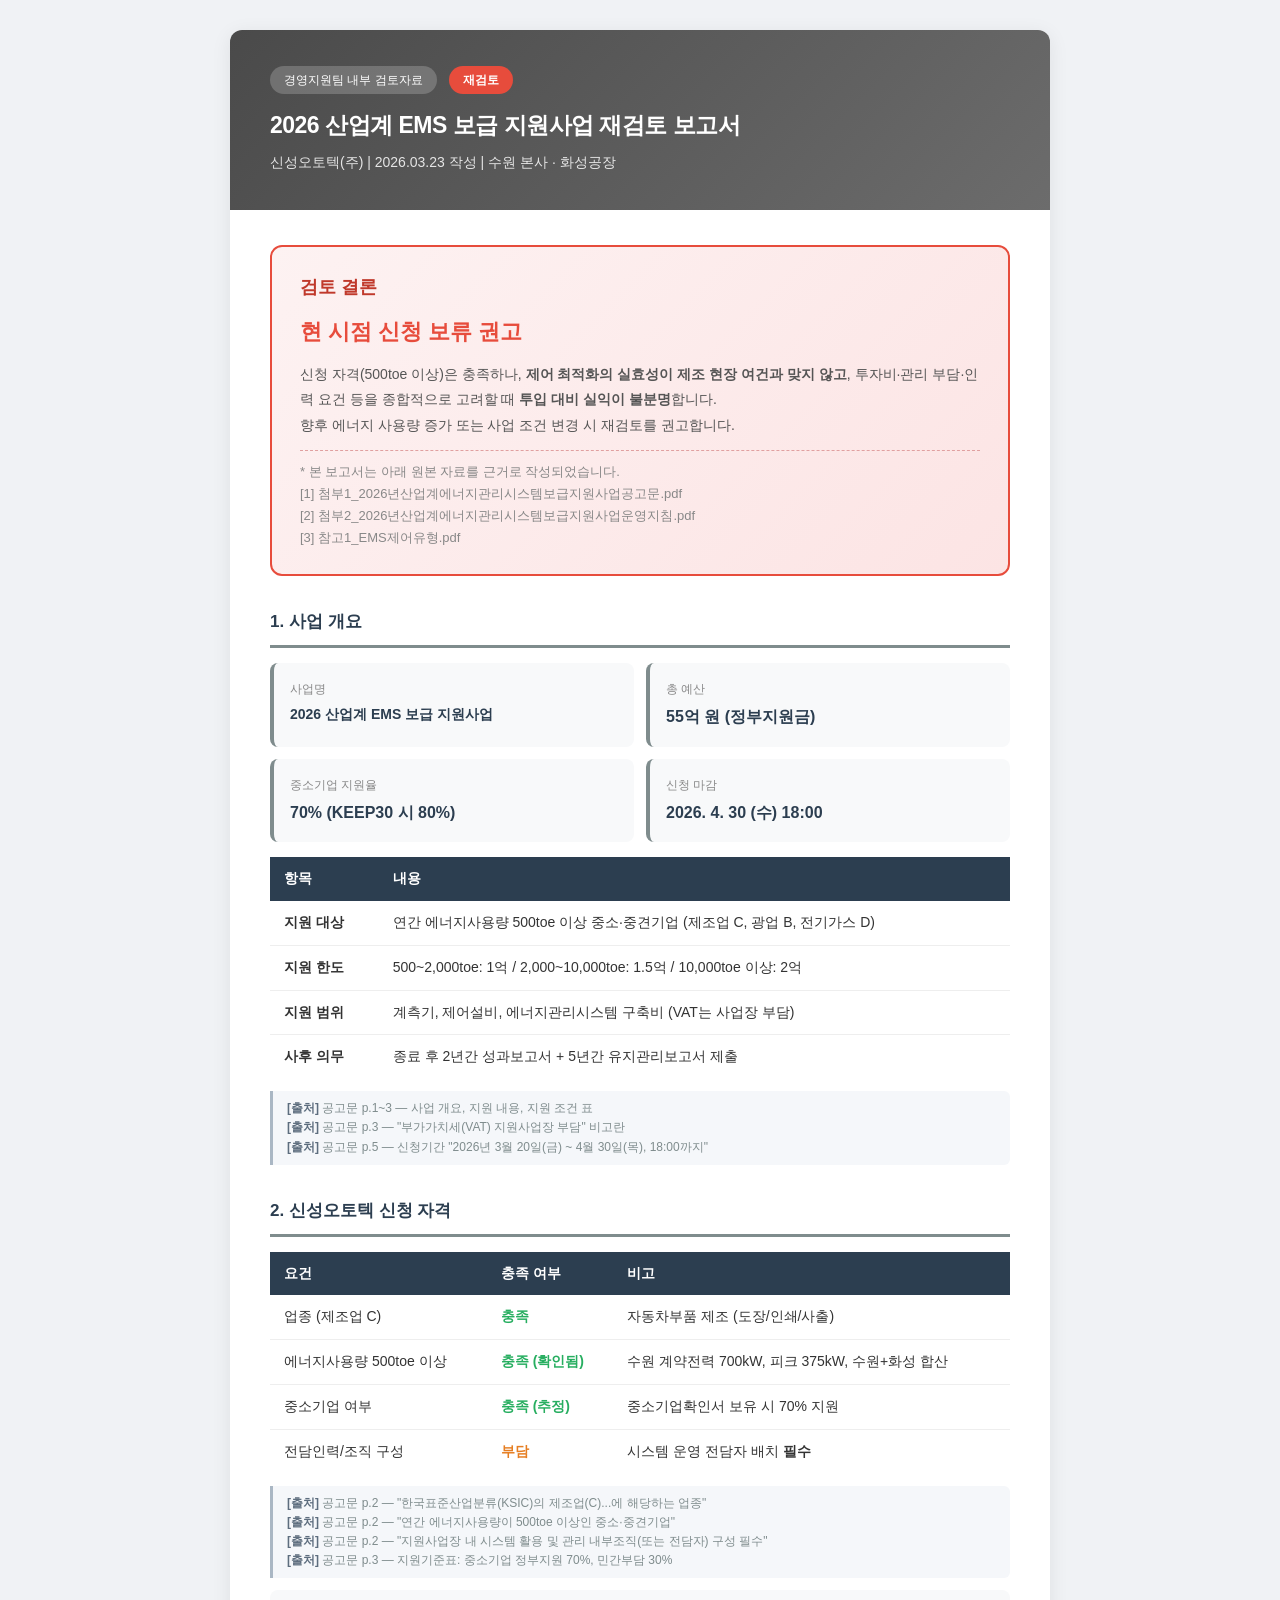
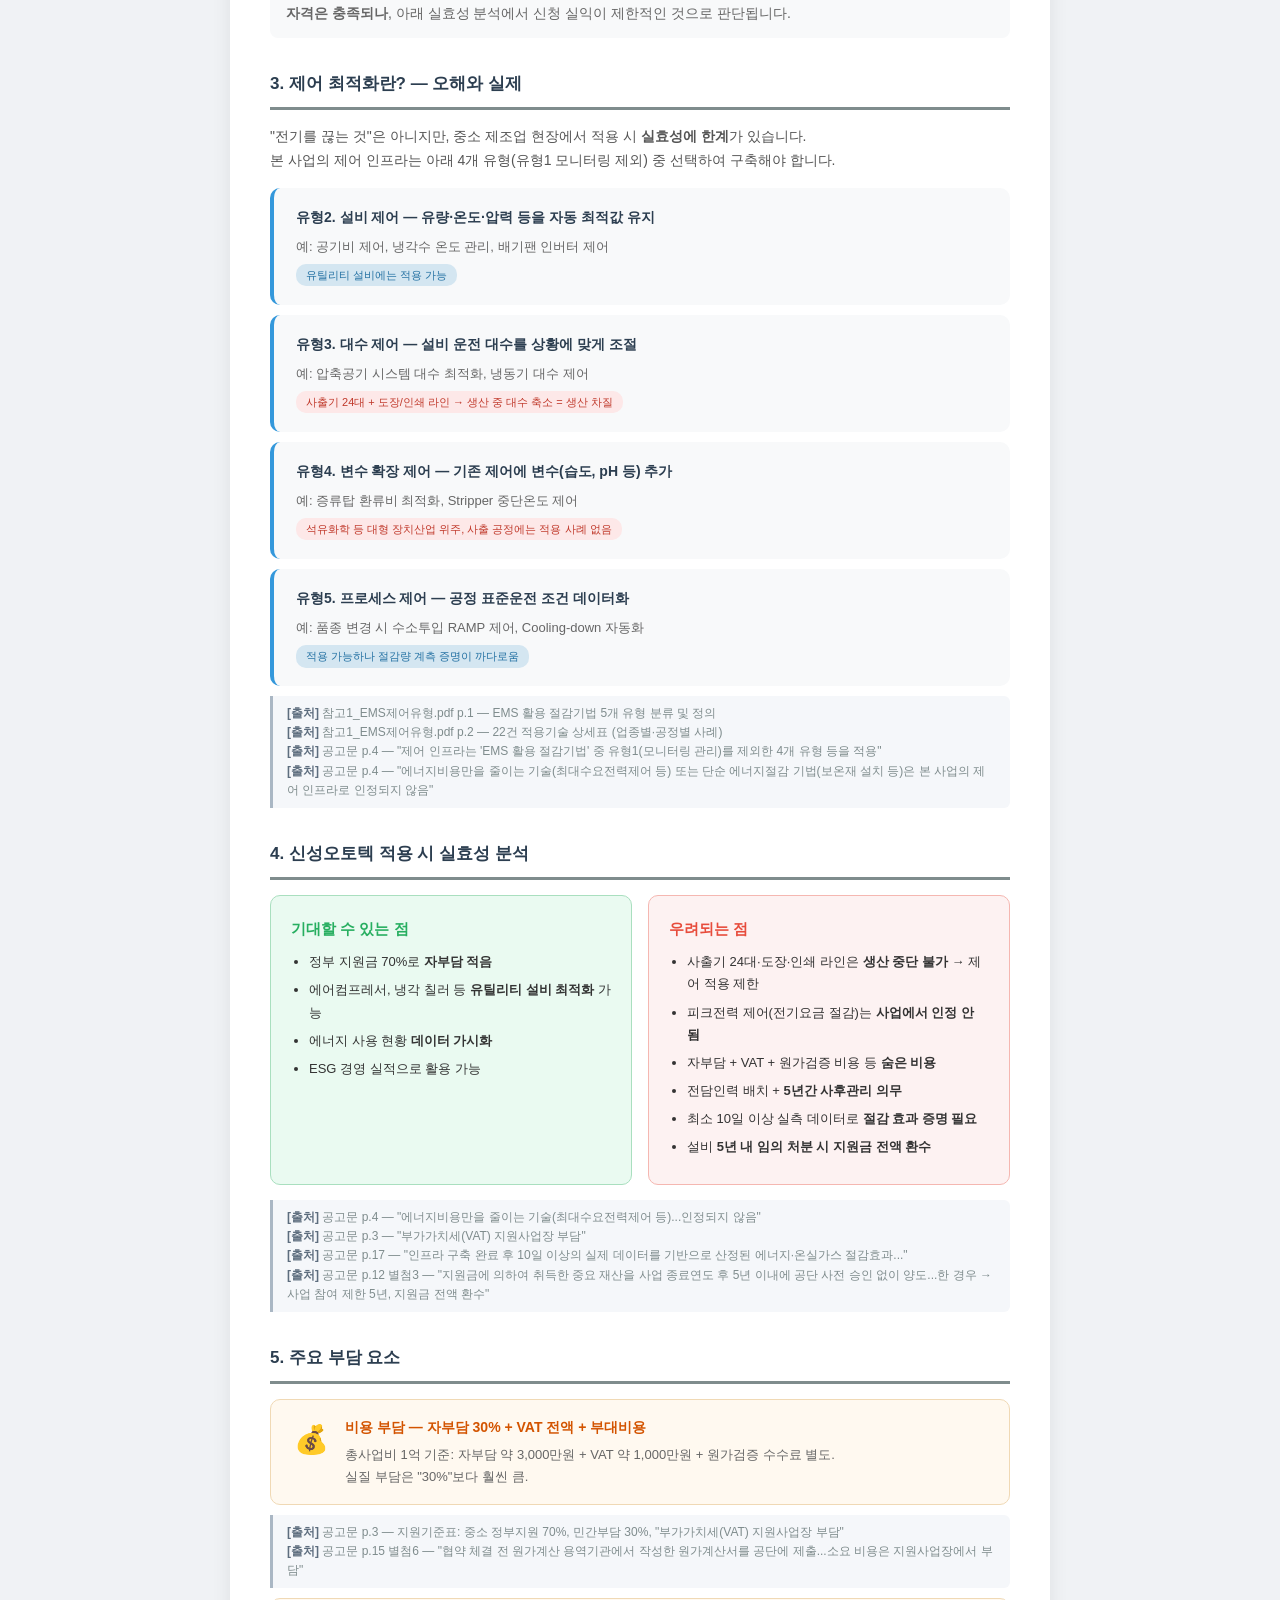
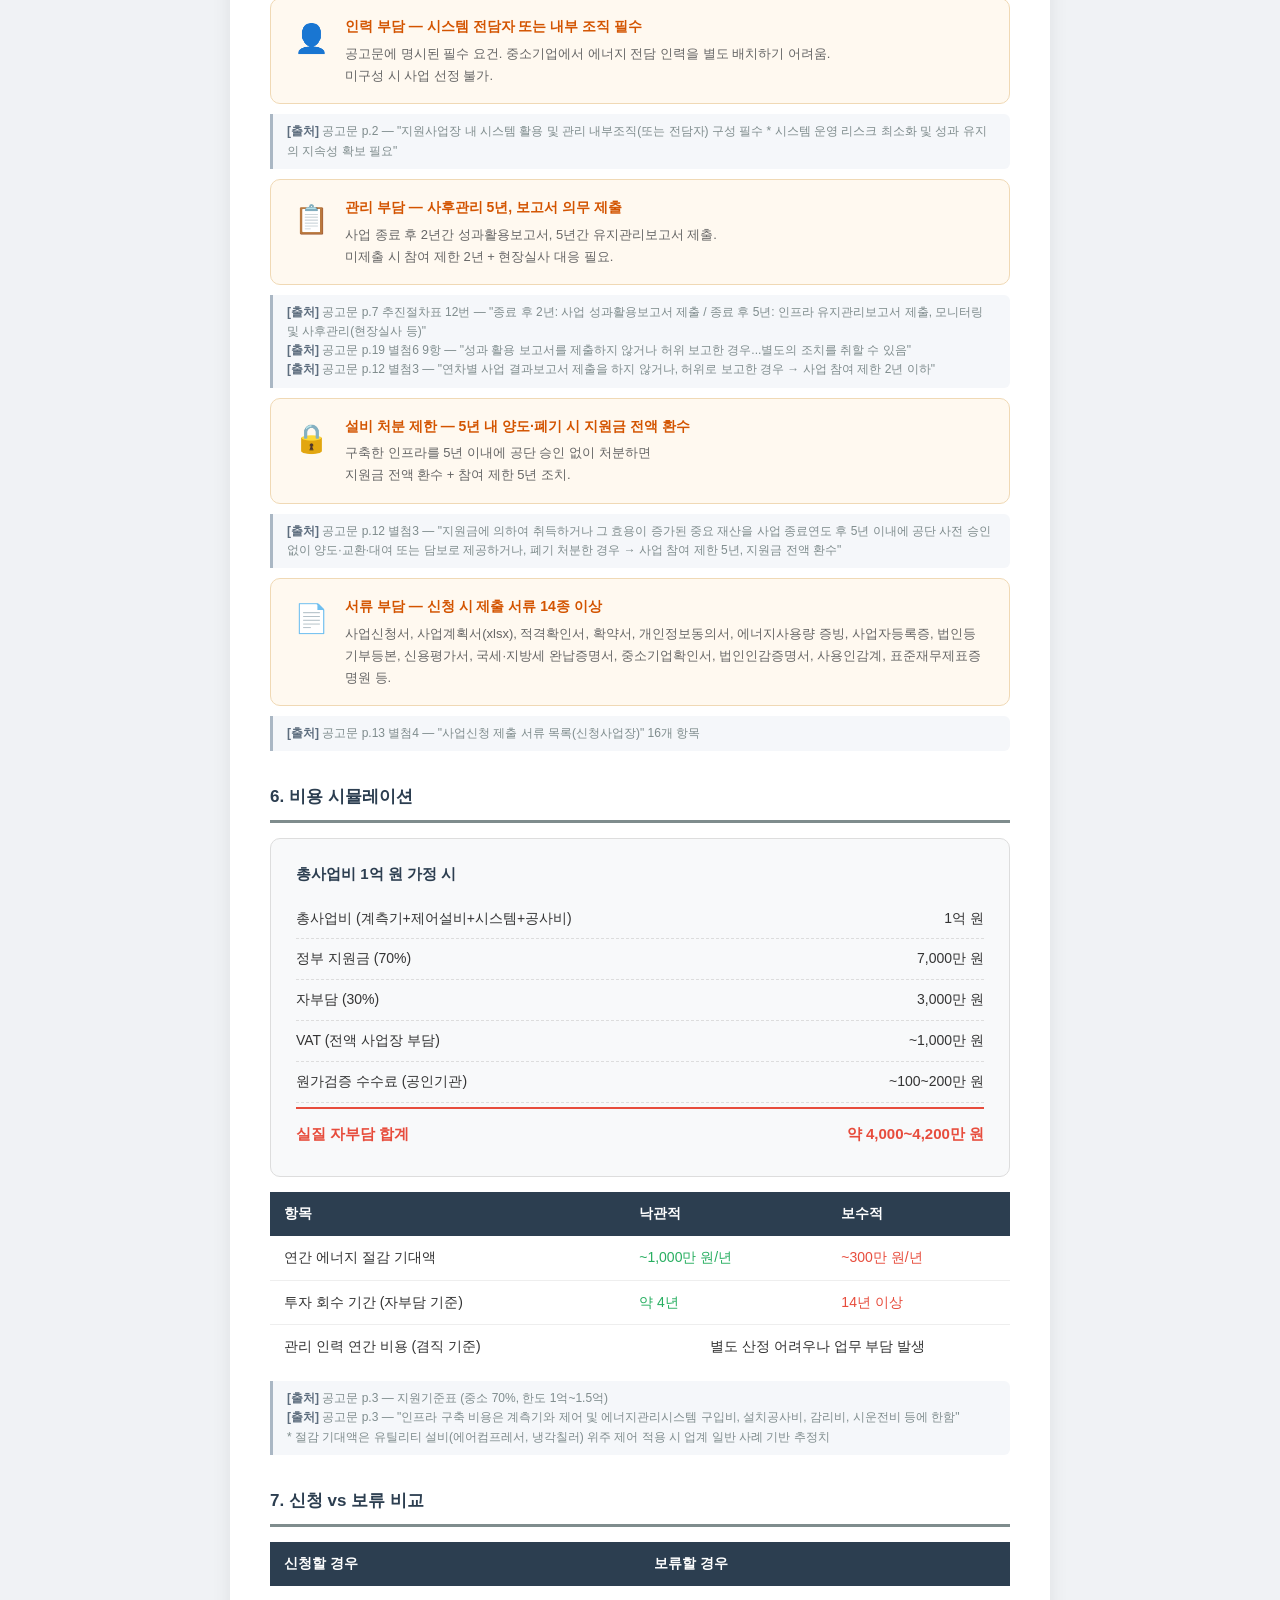
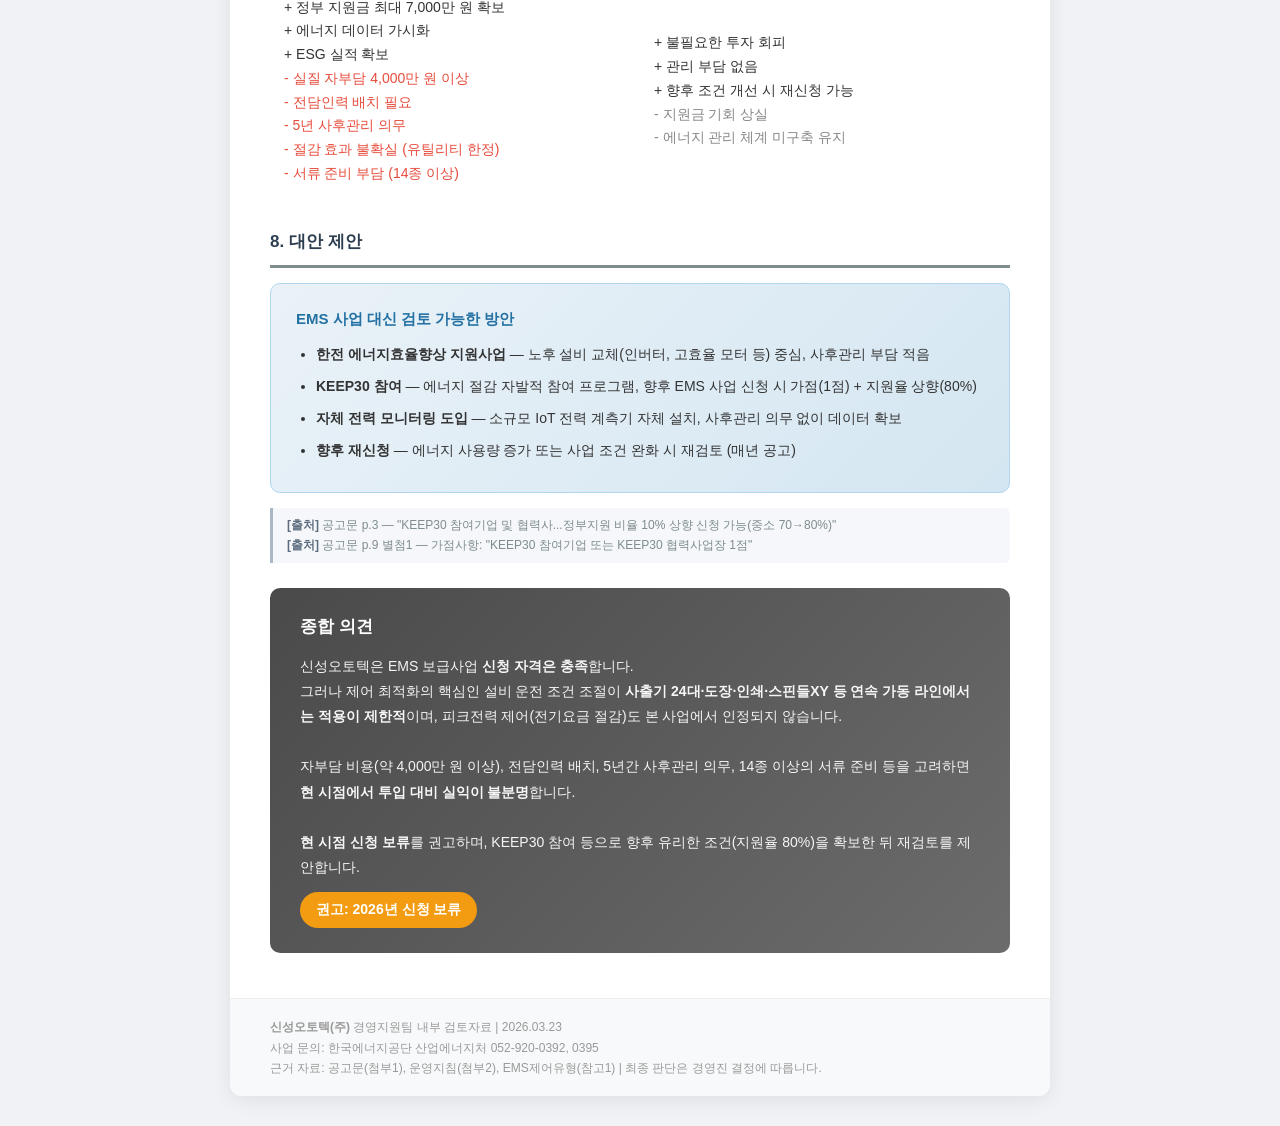
==== index.html @ 430d9ff6 "EMS 보급사업 재검토보고서 게시" ====
<!DOCTYPE html>
<html lang="ko">
<head>
    <meta charset="UTF-8">
    <meta name="viewport" content="width=device-width, initial-scale=1.0">
    <title>2026 EMS 보급 지원사업 재검토 보고서 — 신성오토텍(주)</title>
    <style>
        * { margin: 0; padding: 0; box-sizing: border-box; }
        body {
            font-family: 'Malgun Gothic', '맑은 고딕', Arial, sans-serif;
            background-color: #f0f2f5;
            color: #333;
            line-height: 1.7;
        }
        .container {
            max-width: 820px;
            margin: 30px auto;
            background: #fff;
            border-radius: 12px;
            overflow: hidden;
            box-shadow: 0 4px 20px rgba(0,0,0,0.08);
        }

        .header {
            background: linear-gradient(135deg, #4a4a4a, #6c6c6c);
            color: #fff;
            padding: 35px 40px;
        }
        .header .badge {
            display: inline-block;
            background: rgba(255,255,255,0.2);
            padding: 4px 14px;
            border-radius: 20px;
            font-size: 12px;
            margin-bottom: 12px;
        }
        .header .badge-warn {
            display: inline-block;
            background: #e74c3c;
            padding: 4px 14px;
            border-radius: 20px;
            font-size: 12px;
            margin-bottom: 12px;
            margin-left: 8px;
            font-weight: bold;
        }
        .header h1 { font-size: 23px; margin-bottom: 6px; letter-spacing: -0.5px; }
        .header .sub { font-size: 14px; opacity: 0.85; }

        .content { padding: 35px 40px; }

        .section-title {
            font-size: 17px;
            font-weight: bold;
            color: #2c3e50;
            margin: 32px 0 15px;
            padding-bottom: 8px;
            border-bottom: 3px solid #7f8c8d;
        }
        .section-title:first-child { margin-top: 0; }

        /* 결론 요약 */
        .verdict {
            background: linear-gradient(135deg, #fdf2f2, #fce4e4);
            border: 2px solid #e74c3c;
            border-radius: 12px;
            padding: 25px 28px;
            margin: 0 0 25px;
        }
        .verdict h2 { color: #c0392b; font-size: 18px; margin-bottom: 10px; }
        .verdict .verdict-result { font-size: 22px; font-weight: bold; color: #e74c3c; margin-bottom: 12px; }
        .verdict p { font-size: 14px; color: #555; line-height: 1.8; }
        .verdict .sub-note {
            margin-top: 12px; padding-top: 10px;
            border-top: 1px dashed #e0a0a0; font-size: 13px; color: #888;
        }

        .summary-grid { display: grid; grid-template-columns: 1fr 1fr; gap: 12px; margin: 15px 0; }
        .summary-card {
            background: #f8f9fa; border-radius: 8px; padding: 16px; border-left: 4px solid #7f8c8d;
        }
        .summary-card .label { font-size: 12px; color: #888; margin-bottom: 4px; }
        .summary-card .value { font-size: 16px; font-weight: bold; color: #2c3e50; }

        table { width: 100%; border-collapse: collapse; margin: 12px 0; font-size: 14px; }
        table th { background: #2c3e50; color: #fff; padding: 10px 14px; text-align: left; font-weight: 600; }
        table td { padding: 10px 14px; border-bottom: 1px solid #eee; }
        table tr:hover { background: #f8f9fa; }
        table tr:last-child td { border-bottom: none; }

        /* 출처 각주 */
        .ref {
            display: block;
            margin-top: 8px;
            padding: 8px 14px;
            background: #f5f7fa;
            border-left: 3px solid #aab7c4;
            border-radius: 0 6px 6px 0;
            font-size: 12px;
            color: #7f8c8d;
            line-height: 1.6;
        }
        .ref strong { color: #5d6d7e; }

        .pros-cons { display: grid; grid-template-columns: 1fr 1fr; gap: 16px; margin: 15px 0; }
        .pros-box, .cons-box { border-radius: 10px; padding: 20px; }
        .pros-box { background: #eafaf1; border: 1px solid #a9dfbf; }
        .pros-box h3 { color: #27ae60; font-size: 15px; margin-bottom: 10px; }
        .cons-box { background: #fdf2f2; border: 1px solid #f5b7b1; }
        .cons-box h3 { color: #e74c3c; font-size: 15px; margin-bottom: 10px; }
        .pros-box ul, .cons-box ul { padding-left: 18px; font-size: 13px; }
        .pros-box li, .cons-box li { margin-bottom: 6px; }

        .control-card {
            background: #f8f9fa; border-radius: 10px; padding: 18px 22px;
            margin: 10px 0; border-left: 4px solid #3498db;
        }
        .control-card h4 { font-size: 14px; color: #2c3e50; margin-bottom: 6px; }
        .control-card p { font-size: 13px; color: #666; }
        .control-card .tag {
            display: inline-block; background: #d4e6f1; color: #2471a3;
            font-size: 11px; padding: 2px 10px; border-radius: 10px; margin-top: 6px;
        }
        .control-card .tag-warn {
            display: inline-block; background: #fde8e8; color: #c0392b;
            font-size: 11px; padding: 2px 10px; border-radius: 10px; margin-top: 6px;
        }

        .burden-item {
            display: flex; align-items: flex-start; gap: 14px;
            background: #fff9f0; border-radius: 10px; padding: 16px 20px;
            margin: 10px 0; border: 1px solid #f0d9b5;
        }
        .burden-icon { font-size: 28px; flex-shrink: 0; width: 40px; text-align: center; }
        .burden-text h4 { font-size: 14px; color: #d35400; margin-bottom: 4px; }
        .burden-text p { font-size: 13px; color: #666; }

        .cost-box {
            background: #f8f9fa; border-radius: 10px; padding: 22px 25px;
            margin: 15px 0; border: 1px solid #ddd;
        }
        .cost-box h3 { color: #2c3e50; margin-bottom: 12px; font-size: 15px; }
        .cost-row {
            display: flex; justify-content: space-between; padding: 8px 0;
            border-bottom: 1px dashed #ddd; font-size: 14px;
        }
        .cost-row:last-child { border-bottom: none; }
        .cost-row.total {
            font-weight: bold; font-size: 15px; color: #e74c3c;
            border-top: 2px solid #e74c3c; border-bottom: none;
            margin-top: 4px; padding-top: 12px;
        }

        .alt-box {
            background: linear-gradient(135deg, #eaf2f8, #d4e6f1);
            border-radius: 10px; padding: 22px 25px; margin: 15px 0; border: 1px solid #aed6f1;
        }
        .alt-box h3 { color: #2471a3; margin-bottom: 12px; font-size: 15px; }
        .alt-box ul { padding-left: 20px; font-size: 14px; }
        .alt-box li { margin-bottom: 8px; }

        .conclusion {
            background: linear-gradient(135deg, #4a4a4a, #6c6c6c);
            color: #fff; border-radius: 10px; padding: 25px 30px; margin: 25px 0 10px;
        }
        .conclusion h3 { font-size: 17px; margin-bottom: 12px; }
        .conclusion p { font-size: 14px; line-height: 1.8; opacity: 0.95; }
        .conclusion .tag-hold {
            display: inline-block; background: #f39c12; color: #fff;
            padding: 6px 16px; border-radius: 20px; font-size: 14px;
            font-weight: bold; margin-top: 12px;
        }

        .footer {
            background: #f8f9fa; padding: 18px 40px; font-size: 12px;
            color: #999; border-top: 1px solid #eee;
        }

        @media print {
            body { background: #fff; }
            .container { box-shadow: none; margin: 0; }
        }
    </style>
</head>
<body>
    <div class="container">

        <!-- 헤더 -->
        <div class="header">
            <span class="badge">경영지원팀 내부 검토자료</span>
            <span class="badge-warn">재검토</span>
            <h1>2026 산업계 EMS 보급 지원사업 재검토 보고서</h1>
            <div class="sub">신성오토텍(주) | 2026.03.23 작성 | 수원 본사 · 화성공장</div>
        </div>

        <div class="content">

            <!-- 결론 먼저 -->
            <div class="verdict">
                <h2>검토 결론</h2>
                <div class="verdict-result">현 시점 신청 보류 권고</div>
                <p>
                    신청 자격(500toe 이상)은 충족하나, <strong>제어 최적화의 실효성이 제조 현장 여건과 맞지 않고</strong>,
                    투자비·관리 부담·인력 요건 등을 종합적으로 고려할 때 <strong>투입 대비 실익이 불분명</strong>합니다.<br>
                    향후 에너지 사용량 증가 또는 사업 조건 변경 시 재검토를 권고합니다.
                </p>
                <div class="sub-note">
                    * 본 보고서는 아래 원본 자료를 근거로 작성되었습니다.<br>
                    [1] 첨부1_2026년산업계에너지관리시스템보급지원사업공고문.pdf<br>
                    [2] 첨부2_2026년산업계에너지관리시스템보급지원사업운영지침.pdf<br>
                    [3] 참고1_EMS제어유형.pdf
                </div>
            </div>

            <!-- 1. 사업 개요 -->
            <div class="section-title">1. 사업 개요</div>

            <div class="summary-grid">
                <div class="summary-card">
                    <div class="label">사업명</div>
                    <div class="value" style="font-size:14px;">2026 산업계 EMS 보급 지원사업</div>
                </div>
                <div class="summary-card">
                    <div class="label">총 예산</div>
                    <div class="value">55억 원 (정부지원금)</div>
                </div>
                <div class="summary-card">
                    <div class="label">중소기업 지원율</div>
                    <div class="value">70% (KEEP30 시 80%)</div>
                </div>
                <div class="summary-card">
                    <div class="label">신청 마감</div>
                    <div class="value">2026. 4. 30 (수) 18:00</div>
                </div>
            </div>

            <table>
                <tr><th>항목</th><th>내용</th></tr>
                <tr>
                    <td><strong>지원 대상</strong></td>
                    <td>연간 에너지사용량 500toe 이상 중소·중견기업 (제조업 C, 광업 B, 전기가스 D)</td>
                </tr>
                <tr>
                    <td><strong>지원 한도</strong></td>
                    <td>500~2,000toe: 1억 / 2,000~10,000toe: 1.5억 / 10,000toe 이상: 2억</td>
                </tr>
                <tr>
                    <td><strong>지원 범위</strong></td>
                    <td>계측기, 제어설비, 에너지관리시스템 구축비 (VAT는 사업장 부담)</td>
                </tr>
                <tr>
                    <td><strong>사후 의무</strong></td>
                    <td>종료 후 2년간 성과보고서 + 5년간 유지관리보고서 제출</td>
                </tr>
            </table>
            <span class="ref">
                <strong>[출처]</strong> 공고문 p.1~3 — 사업 개요, 지원 내용, 지원 조건 표<br>
                <strong>[출처]</strong> 공고문 p.3 — "부가가치세(VAT) 지원사업장 부담" 비고란<br>
                <strong>[출처]</strong> 공고문 p.5 — 신청기간 "2026년 3월 20일(금) ~ 4월 30일(목), 18:00까지"
            </span>

            <!-- 2. 신청 자격 -->
            <div class="section-title">2. 신성오토텍 신청 자격</div>

            <table>
                <tr><th>요건</th><th>충족 여부</th><th>비고</th></tr>
                <tr>
                    <td>업종 (제조업 C)</td>
                    <td style="color:#27ae60; font-weight:bold;">충족</td>
                    <td>자동차부품 제조 (도장/인쇄/사출)</td>
                </tr>
                <tr>
                    <td>에너지사용량 500toe 이상</td>
                    <td style="color:#27ae60; font-weight:bold;">충족 (확인됨)</td>
                    <td>수원 계약전력 700kW, 피크 375kW, 수원+화성 합산</td>
                </tr>
                <tr>
                    <td>중소기업 여부</td>
                    <td style="color:#27ae60; font-weight:bold;">충족 (추정)</td>
                    <td>중소기업확인서 보유 시 70% 지원</td>
                </tr>
                <tr>
                    <td>전담인력/조직 구성</td>
                    <td style="color:#e67e22; font-weight:bold;">부담</td>
                    <td>시스템 운영 전담자 배치 <strong>필수</strong></td>
                </tr>
            </table>
            <span class="ref">
                <strong>[출처]</strong> 공고문 p.2 — "한국표준산업분류(KSIC)의 제조업(C)...에 해당하는 업종"<br>
                <strong>[출처]</strong> 공고문 p.2 — "연간 에너지사용량이 500toe 이상인 중소·중견기업"<br>
                <strong>[출처]</strong> 공고문 p.2 — "지원사업장 내 시스템 활용 및 관리 내부조직(또는 전담자) 구성 필수"<br>
                <strong>[출처]</strong> 공고문 p.3 — 지원기준표: 중소기업 정부지원 70%, 민간부담 30%
            </span>

            <p style="font-size:14px; color:#666; margin-top:12px; background:#f8f9fa; padding:12px 16px; border-radius:8px;">
                <strong>자격은 충족되나</strong>, 아래 실효성 분석에서 신청 실익이 제한적인 것으로 판단됩니다.
            </p>

            <!-- 3. 제어 최적화 설명 -->
            <div class="section-title">3. 제어 최적화란? — 오해와 실제</div>

            <p style="font-size:14px; color:#555; margin-bottom:15px;">
                "전기를 끊는 것"은 아니지만, 중소 제조업 현장에서 적용 시 <strong>실효성에 한계</strong>가 있습니다.<br>
                본 사업의 제어 인프라는 아래 4개 유형(유형1 모니터링 제외) 중 선택하여 구축해야 합니다.
            </p>

            <div class="control-card">
                <h4>유형2. 설비 제어 — 유량·온도·압력 등을 자동 최적값 유지</h4>
                <p>예: 공기비 제어, 냉각수 온도 관리, 배기팬 인버터 제어</p>
                <span class="tag">유틸리티 설비에는 적용 가능</span>
            </div>
            <div class="control-card">
                <h4>유형3. 대수 제어 — 설비 운전 대수를 상황에 맞게 조절</h4>
                <p>예: 압축공기 시스템 대수 최적화, 냉동기 대수 제어</p>
                <span class="tag-warn">사출기 24대 + 도장/인쇄 라인 → 생산 중 대수 축소 = 생산 차질</span>
            </div>
            <div class="control-card">
                <h4>유형4. 변수 확장 제어 — 기존 제어에 변수(습도, pH 등) 추가</h4>
                <p>예: 증류탑 환류비 최적화, Stripper 중단온도 제어</p>
                <span class="tag-warn">석유화학 등 대형 장치산업 위주, 사출 공정에는 적용 사례 없음</span>
            </div>
            <div class="control-card">
                <h4>유형5. 프로세스 제어 — 공정 표준운전 조건 데이터화</h4>
                <p>예: 품종 변경 시 수소투입 RAMP 제어, Cooling-down 자동화</p>
                <span class="tag">적용 가능하나 절감량 계측 증명이 까다로움</span>
            </div>

            <span class="ref">
                <strong>[출처]</strong> 참고1_EMS제어유형.pdf p.1 — EMS 활용 절감기법 5개 유형 분류 및 정의<br>
                <strong>[출처]</strong> 참고1_EMS제어유형.pdf p.2 — 22건 적용기술 상세표 (업종별·공정별 사례)<br>
                <strong>[출처]</strong> 공고문 p.4 — "제어 인프라는 'EMS 활용 절감기법' 중 유형1(모니터링 관리)를 제외한 4개 유형 등을 적용"<br>
                <strong>[출처]</strong> 공고문 p.4 — "에너지비용만을 줄이는 기술(최대수요전력제어 등) 또는 단순 에너지절감 기법(보온재 설치 등)은 본 사업의 제어 인프라로 인정되지 않음"
            </span>

            <!-- 4. 실효성 분석 -->
            <div class="section-title">4. 신성오토텍 적용 시 실효성 분석</div>

            <div class="pros-cons">
                <div class="pros-box">
                    <h3>기대할 수 있는 점</h3>
                    <ul>
                        <li>정부 지원금 70%로 <strong>자부담 적음</strong></li>
                        <li>에어컴프레서, 냉각 칠러 등 <strong>유틸리티 설비 최적화</strong> 가능</li>
                        <li>에너지 사용 현황 <strong>데이터 가시화</strong></li>
                        <li>ESG 경영 실적으로 활용 가능</li>
                    </ul>
                </div>
                <div class="cons-box">
                    <h3>우려되는 점</h3>
                    <ul>
                        <li>사출기 24대·도장·인쇄 라인은 <strong>생산 중단 불가</strong> → 제어 적용 제한</li>
                        <li>피크전력 제어(전기요금 절감)는 <strong>사업에서 인정 안 됨</strong></li>
                        <li>자부담 + VAT + 원가검증 비용 등 <strong>숨은 비용</strong></li>
                        <li>전담인력 배치 + <strong>5년간 사후관리 의무</strong></li>
                        <li>최소 10일 이상 실측 데이터로 <strong>절감 효과 증명 필요</strong></li>
                        <li>설비 <strong>5년 내 임의 처분 시 지원금 전액 환수</strong></li>
                    </ul>
                </div>
            </div>
            <span class="ref">
                <strong>[출처]</strong> 공고문 p.4 — "에너지비용만을 줄이는 기술(최대수요전력제어 등)...인정되지 않음"<br>
                <strong>[출처]</strong> 공고문 p.3 — "부가가치세(VAT) 지원사업장 부담"<br>
                <strong>[출처]</strong> 공고문 p.17 — "인프라 구축 완료 후 10일 이상의 실제 데이터를 기반으로 산정된 에너지·온실가스 절감효과..."<br>
                <strong>[출처]</strong> 공고문 p.12 별첨3 — "지원금에 의하여 취득한 중요 재산을 사업 종료연도 후 5년 이내에 공단 사전 승인 없이 양도...한 경우 → 사업 참여 제한 5년, 지원금 전액 환수"
            </span>

            <!-- 5. 부담 요소 상세 -->
            <div class="section-title">5. 주요 부담 요소</div>

            <div class="burden-item">
                <div class="burden-icon">&#128176;</div>
                <div class="burden-text">
                    <h4>비용 부담 — 자부담 30% + VAT 전액 + 부대비용</h4>
                    <p>총사업비 1억 기준: 자부담 약 3,000만원 + VAT 약 1,000만원 + 원가검증 수수료 별도.<br>
                    실질 부담은 "30%"보다 훨씬 큼.</p>
                </div>
            </div>
            <span class="ref">
                <strong>[출처]</strong> 공고문 p.3 — 지원기준표: 중소 정부지원 70%, 민간부담 30%, "부가가치세(VAT) 지원사업장 부담"<br>
                <strong>[출처]</strong> 공고문 p.15 별첨6 — "협약 체결 전 원가계산 용역기관에서 작성한 원가계산서를 공단에 제출...소요 비용은 지원사업장에서 부담"
            </span>

            <div class="burden-item">
                <div class="burden-icon">&#128100;</div>
                <div class="burden-text">
                    <h4>인력 부담 — 시스템 전담자 또는 내부 조직 필수</h4>
                    <p>공고문에 명시된 필수 요건. 중소기업에서 에너지 전담 인력을 별도 배치하기 어려움.<br>
                    미구성 시 사업 선정 불가.</p>
                </div>
            </div>
            <span class="ref">
                <strong>[출처]</strong> 공고문 p.2 — "지원사업장 내 시스템 활용 및 관리 내부조직(또는 전담자) 구성 필수 * 시스템 운영 리스크 최소화 및 성과 유지의 지속성 확보 필요"
            </span>

            <div class="burden-item">
                <div class="burden-icon">&#128203;</div>
                <div class="burden-text">
                    <h4>관리 부담 — 사후관리 5년, 보고서 의무 제출</h4>
                    <p>사업 종료 후 2년간 성과활용보고서, 5년간 유지관리보고서 제출.<br>
                    미제출 시 참여 제한 2년 + 현장실사 대응 필요.</p>
                </div>
            </div>
            <span class="ref">
                <strong>[출처]</strong> 공고문 p.7 추진절차표 12번 — "종료 후 2년: 사업 성과활용보고서 제출 / 종료 후 5년: 인프라 유지관리보고서 제출, 모니터링 및 사후관리(현장실사 등)"<br>
                <strong>[출처]</strong> 공고문 p.19 별첨6 9항 — "성과 활용 보고서를 제출하지 않거나 허위 보고한 경우...별도의 조치를 취할 수 있음"<br>
                <strong>[출처]</strong> 공고문 p.12 별첨3 — "연차별 사업 결과보고서 제출을 하지 않거나, 허위로 보고한 경우 → 사업 참여 제한 2년 이하"
            </span>

            <div class="burden-item">
                <div class="burden-icon">&#128274;</div>
                <div class="burden-text">
                    <h4>설비 처분 제한 — 5년 내 양도·폐기 시 지원금 전액 환수</h4>
                    <p>구축한 인프라를 5년 이내에 공단 승인 없이 처분하면<br>
                    지원금 전액 환수 + 참여 제한 5년 조치.</p>
                </div>
            </div>
            <span class="ref">
                <strong>[출처]</strong> 공고문 p.12 별첨3 — "지원금에 의하여 취득하거나 그 효용이 증가된 중요 재산을 사업 종료연도 후 5년 이내에 공단 사전 승인 없이 양도·교환·대여 또는 담보로 제공하거나, 폐기 처분한 경우 → 사업 참여 제한 5년, 지원금 전액 환수"
            </span>

            <div class="burden-item">
                <div class="burden-icon">&#128196;</div>
                <div class="burden-text">
                    <h4>서류 부담 — 신청 시 제출 서류 14종 이상</h4>
                    <p>사업신청서, 사업계획서(xlsx), 적격확인서, 확약서, 개인정보동의서, 에너지사용량 증빙, 사업자등록증, 법인등기부등본, 신용평가서, 국세·지방세 완납증명서, 중소기업확인서, 법인인감증명서, 사용인감계, 표준재무제표증명원 등.</p>
                </div>
            </div>
            <span class="ref">
                <strong>[출처]</strong> 공고문 p.13 별첨4 — "사업신청 제출 서류 목록(신청사업장)" 16개 항목
            </span>

            <!-- 6. 비용 시뮬레이션 -->
            <div class="section-title">6. 비용 시뮬레이션</div>

            <div class="cost-box">
                <h3>총사업비 1억 원 가정 시</h3>
                <div class="cost-row">
                    <span>총사업비 (계측기+제어설비+시스템+공사비)</span>
                    <span>1억 원</span>
                </div>
                <div class="cost-row">
                    <span>정부 지원금 (70%)</span>
                    <span>7,000만 원</span>
                </div>
                <div class="cost-row">
                    <span>자부담 (30%)</span>
                    <span>3,000만 원</span>
                </div>
                <div class="cost-row">
                    <span>VAT (전액 사업장 부담)</span>
                    <span>~1,000만 원</span>
                </div>
                <div class="cost-row">
                    <span>원가검증 수수료 (공인기관)</span>
                    <span>~100~200만 원</span>
                </div>
                <div class="cost-row total">
                    <span>실질 자부담 합계</span>
                    <span>약 4,000~4,200만 원</span>
                </div>
            </div>

            <table>
                <tr><th>항목</th><th>낙관적</th><th>보수적</th></tr>
                <tr>
                    <td>연간 에너지 절감 기대액</td>
                    <td style="color:#27ae60;">~1,000만 원/년</td>
                    <td style="color:#e74c3c;">~300만 원/년</td>
                </tr>
                <tr>
                    <td>투자 회수 기간 (자부담 기준)</td>
                    <td style="color:#27ae60;">약 4년</td>
                    <td style="color:#e74c3c;">14년 이상</td>
                </tr>
                <tr>
                    <td>관리 인력 연간 비용 (겸직 기준)</td>
                    <td colspan="2" style="text-align:center;">별도 산정 어려우나 업무 부담 발생</td>
                </tr>
            </table>
            <span class="ref">
                <strong>[출처]</strong> 공고문 p.3 — 지원기준표 (중소 70%, 한도 1억~1.5억)<br>
                <strong>[출처]</strong> 공고문 p.3 — "인프라 구축 비용은 계측기와 제어 및 에너지관리시스템 구입비, 설치공사비, 감리비, 시운전비 등에 한함"<br>
                * 절감 기대액은 유틸리티 설비(에어컴프레서, 냉각칠러) 위주 제어 적용 시 업계 일반 사례 기반 추정치
            </span>

            <!-- 7. 신청 vs 보류 -->
            <div class="section-title">7. 신청 vs 보류 비교</div>

            <table>
                <tr>
                    <th style="width:50%;">신청할 경우</th>
                    <th>보류할 경우</th>
                </tr>
                <tr>
                    <td>
                        + 정부 지원금 최대 7,000만 원 확보<br>
                        + 에너지 데이터 가시화<br>
                        + ESG 실적 확보<br>
                        <span style="color:#e74c3c;">
                        - 실질 자부담 4,000만 원 이상<br>
                        - 전담인력 배치 필요<br>
                        - 5년 사후관리 의무<br>
                        - 절감 효과 불확실 (유틸리티 한정)<br>
                        - 서류 준비 부담 (14종 이상)
                        </span>
                    </td>
                    <td>
                        + 불필요한 투자 회피<br>
                        + 관리 부담 없음<br>
                        + 향후 조건 개선 시 재신청 가능<br>
                        <span style="color:#888;">
                        - 지원금 기회 상실<br>
                        - 에너지 관리 체계 미구축 유지
                        </span>
                    </td>
                </tr>
            </table>

            <!-- 8. 대안 제안 -->
            <div class="section-title">8. 대안 제안</div>

            <div class="alt-box">
                <h3>EMS 사업 대신 검토 가능한 방안</h3>
                <ul>
                    <li><strong>한전 에너지효율향상 지원사업</strong> — 노후 설비 교체(인버터, 고효율 모터 등) 중심, 사후관리 부담 적음</li>
                    <li><strong>KEEP30 참여</strong> — 에너지 절감 자발적 참여 프로그램, 향후 EMS 사업 신청 시 가점(1점) + 지원율 상향(80%)</li>
                    <li><strong>자체 전력 모니터링 도입</strong> — 소규모 IoT 전력 계측기 자체 설치, 사후관리 의무 없이 데이터 확보</li>
                    <li><strong>향후 재신청</strong> — 에너지 사용량 증가 또는 사업 조건 완화 시 재검토 (매년 공고)</li>
                </ul>
            </div>
            <span class="ref">
                <strong>[출처]</strong> 공고문 p.3 — "KEEP30 참여기업 및 협력사...정부지원 비율 10% 상향 신청 가능(중소 70→80%)"<br>
                <strong>[출처]</strong> 공고문 p.9 별첨1 — 가점사항: "KEEP30 참여기업 또는 KEEP30 협력사업장 1점"
            </span>

            <!-- 결론 -->
            <div class="conclusion">
                <h3>종합 의견</h3>
                <p>
                    신성오토텍은 EMS 보급사업 <strong>신청 자격은 충족</strong>합니다.<br>
                    그러나 제어 최적화의 핵심인 설비 운전 조건 조절이 <strong>사출기 24대·도장·인쇄·스핀들XY 등 연속 가동 라인에서는 적용이 제한적</strong>이며,
                    피크전력 제어(전기요금 절감)도 본 사업에서 인정되지 않습니다.<br><br>
                    자부담 비용(약 4,000만 원 이상), 전담인력 배치, 5년간 사후관리 의무, 14종 이상의 서류 준비 등을 고려하면
                    <strong>현 시점에서 투입 대비 실익이 불분명</strong>합니다.<br><br>
                    <strong>현 시점 신청 보류</strong>를 권고하며, KEEP30 참여 등으로 향후 유리한 조건(지원율 80%)을 확보한 뒤 재검토를 제안합니다.
                </p>
                <span class="tag-hold">권고: 2026년 신청 보류</span>
            </div>

        </div>

        <!-- 푸터 -->
        <div class="footer">
            <strong>신성오토텍(주)</strong> 경영지원팀 내부 검토자료 | 2026.03.23<br>
            사업 문의: 한국에너지공단 산업에너지처 052-920-0392, 0395<br>
            근거 자료: 공고문(첨부1), 운영지침(첨부2), EMS제어유형(참고1) | 최종 판단은 경영진 결정에 따릅니다.
        </div>
    </div>
</body>
</html>
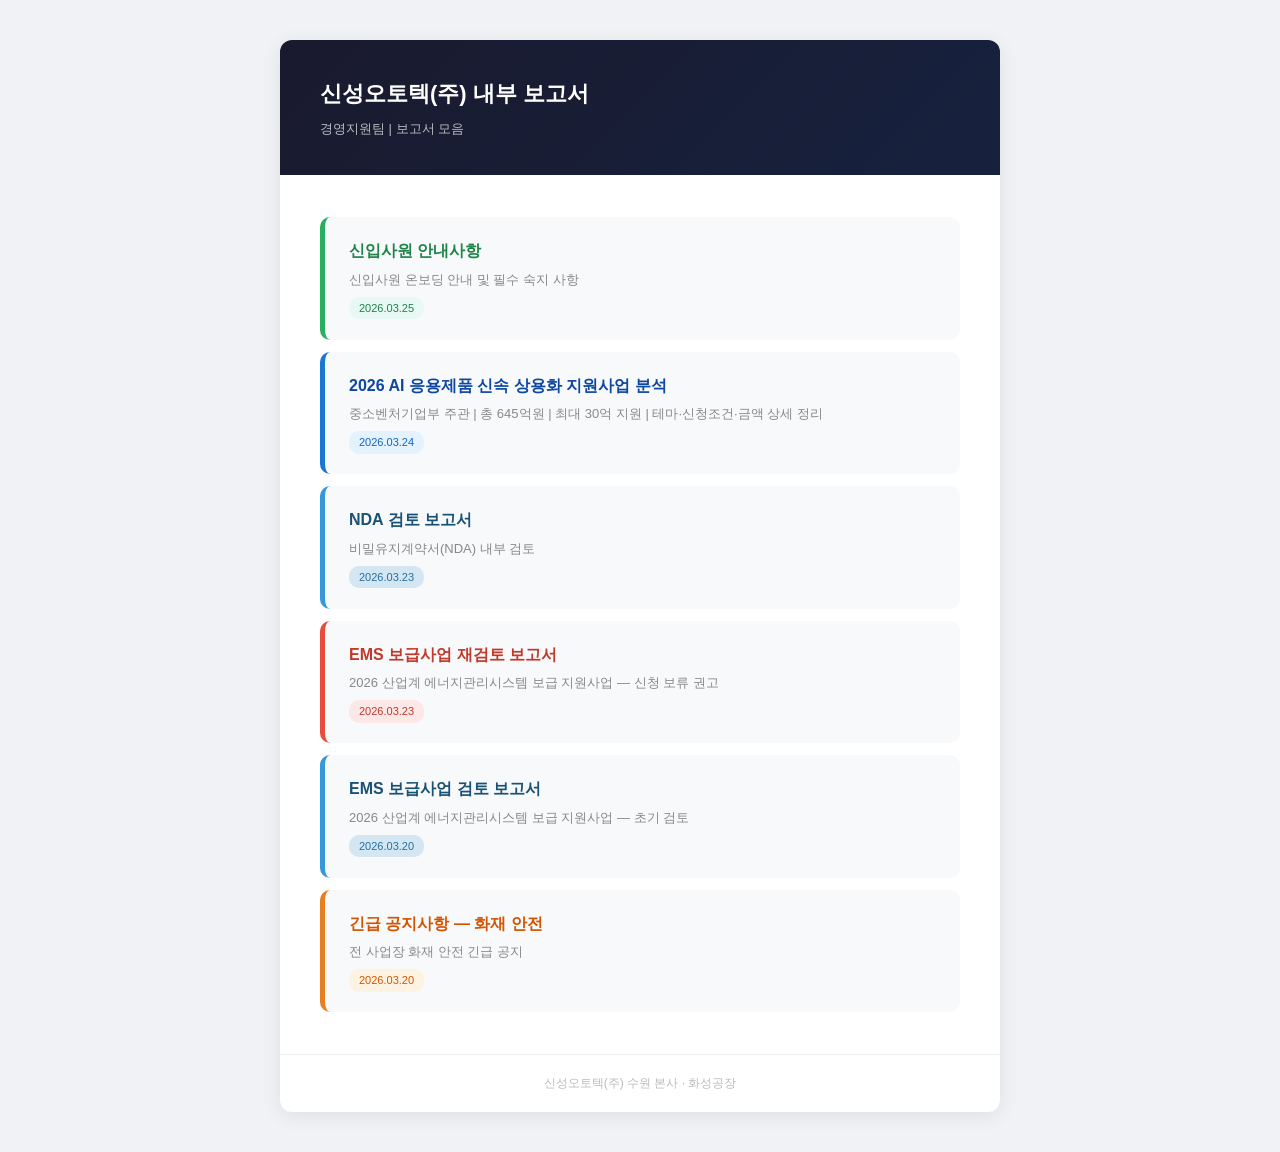
==== commit 790ca249: "신입사원 안내사항 페이지 추가 및 GitHub Actions 자동 배포 설정 Co-Authored-By: Claude Opus 4.6 (1M context) <noreply@ant" ====
--- a/index.html
+++ b/index.html
@@ -3,7 +3,7 @@
 <head>
     <meta charset="UTF-8">
     <meta name="viewport" content="width=device-width, initial-scale=1.0">
-    <title>2026 EMS 보급 지원사업 재검토 보고서 — 신성오토텍(주)</title>
+    <title>신성오토텍(주) 내부 보고서</title>
     <style>
         * { margin: 0; padding: 0; box-sizing: border-box; }
         body {
@@ -13,547 +13,122 @@
             line-height: 1.7;
         }
         .container {
-            max-width: 820px;
-            margin: 30px auto;
+            max-width: 720px;
+            margin: 40px auto;
             background: #fff;
             border-radius: 12px;
             overflow: hidden;
             box-shadow: 0 4px 20px rgba(0,0,0,0.08);
         }
-
         .header {
-            background: linear-gradient(135deg, #4a4a4a, #6c6c6c);
+            background: linear-gradient(135deg, #1a1a2e, #16213e);
             color: #fff;
             padding: 35px 40px;
         }
-        .header .badge {
+        .header h1 { font-size: 22px; margin-bottom: 6px; }
+        .header .sub { font-size: 13px; opacity: 0.7; }
+        .content { padding: 30px 40px; }
+
+        .card {
+            display: block;
+            text-decoration: none;
+            color: #333;
+            background: #f8f9fa;
+            border-radius: 10px;
+            padding: 20px 24px;
+            margin: 12px 0;
+            border-left: 5px solid #3498db;
+            transition: all 0.2s ease;
+        }
+        .card:hover {
+            background: #eaf2f8;
+            transform: translateX(4px);
+            box-shadow: 0 2px 12px rgba(0,0,0,0.06);
+        }
+        .card .title {
+            font-size: 16px;
+            font-weight: bold;
+            color: #1a5276;
+            margin-bottom: 4px;
+        }
+        .card .desc {
+            font-size: 13px;
+            color: #888;
+        }
+        .card .date {
             display: inline-block;
-            background: rgba(255,255,255,0.2);
-            padding: 4px 14px;
-            border-radius: 20px;
-            font-size: 12px;
-            margin-bottom: 12px;
-        }
-        .header .badge-warn {
-            display: inline-block;
-            background: #e74c3c;
-            padding: 4px 14px;
-            border-radius: 20px;
-            font-size: 12px;
-            margin-bottom: 12px;
-            margin-left: 8px;
-            font-weight: bold;
-        }
-        .header h1 { font-size: 23px; margin-bottom: 6px; letter-spacing: -0.5px; }
-        .header .sub { font-size: 14px; opacity: 0.85; }
-
-        .content { padding: 35px 40px; }
-
-        .section-title {
-            font-size: 17px;
-            font-weight: bold;
-            color: #2c3e50;
-            margin: 32px 0 15px;
-            padding-bottom: 8px;
-            border-bottom: 3px solid #7f8c8d;
-        }
-        .section-title:first-child { margin-top: 0; }
-
-        /* 결론 요약 */
-        .verdict {
-            background: linear-gradient(135deg, #fdf2f2, #fce4e4);
-            border: 2px solid #e74c3c;
-            border-radius: 12px;
-            padding: 25px 28px;
-            margin: 0 0 25px;
-        }
-        .verdict h2 { color: #c0392b; font-size: 18px; margin-bottom: 10px; }
-        .verdict .verdict-result { font-size: 22px; font-weight: bold; color: #e74c3c; margin-bottom: 12px; }
-        .verdict p { font-size: 14px; color: #555; line-height: 1.8; }
-        .verdict .sub-note {
-            margin-top: 12px; padding-top: 10px;
-            border-top: 1px dashed #e0a0a0; font-size: 13px; color: #888;
+            background: #d4e6f1;
+            color: #2471a3;
+            font-size: 11px;
+            padding: 2px 10px;
+            border-radius: 10px;
+            margin-top: 6px;
         }
 
-        .summary-grid { display: grid; grid-template-columns: 1fr 1fr; gap: 12px; margin: 15px 0; }
-        .summary-card {
-            background: #f8f9fa; border-radius: 8px; padding: 16px; border-left: 4px solid #7f8c8d;
-        }
-        .summary-card .label { font-size: 12px; color: #888; margin-bottom: 4px; }
-        .summary-card .value { font-size: 16px; font-weight: bold; color: #2c3e50; }
+        .card.warn { border-left-color: #e74c3c; }
+        .card.warn .title { color: #c0392b; }
+        .card.warn .date { background: #fde8e8; color: #c0392b; }
 
-        table { width: 100%; border-collapse: collapse; margin: 12px 0; font-size: 14px; }
-        table th { background: #2c3e50; color: #fff; padding: 10px 14px; text-align: left; font-weight: 600; }
-        table td { padding: 10px 14px; border-bottom: 1px solid #eee; }
-        table tr:hover { background: #f8f9fa; }
-        table tr:last-child td { border-bottom: none; }
-
-        /* 출처 각주 */
-        .ref {
-            display: block;
-            margin-top: 8px;
-            padding: 8px 14px;
-            background: #f5f7fa;
-            border-left: 3px solid #aab7c4;
-            border-radius: 0 6px 6px 0;
-            font-size: 12px;
-            color: #7f8c8d;
-            line-height: 1.6;
-        }
-        .ref strong { color: #5d6d7e; }
-
-        .pros-cons { display: grid; grid-template-columns: 1fr 1fr; gap: 16px; margin: 15px 0; }
-        .pros-box, .cons-box { border-radius: 10px; padding: 20px; }
-        .pros-box { background: #eafaf1; border: 1px solid #a9dfbf; }
-        .pros-box h3 { color: #27ae60; font-size: 15px; margin-bottom: 10px; }
-        .cons-box { background: #fdf2f2; border: 1px solid #f5b7b1; }
-        .cons-box h3 { color: #e74c3c; font-size: 15px; margin-bottom: 10px; }
-        .pros-box ul, .cons-box ul { padding-left: 18px; font-size: 13px; }
-        .pros-box li, .cons-box li { margin-bottom: 6px; }
-
-        .control-card {
-            background: #f8f9fa; border-radius: 10px; padding: 18px 22px;
-            margin: 10px 0; border-left: 4px solid #3498db;
-        }
-        .control-card h4 { font-size: 14px; color: #2c3e50; margin-bottom: 6px; }
-        .control-card p { font-size: 13px; color: #666; }
-        .control-card .tag {
-            display: inline-block; background: #d4e6f1; color: #2471a3;
-            font-size: 11px; padding: 2px 10px; border-radius: 10px; margin-top: 6px;
-        }
-        .control-card .tag-warn {
-            display: inline-block; background: #fde8e8; color: #c0392b;
-            font-size: 11px; padding: 2px 10px; border-radius: 10px; margin-top: 6px;
-        }
-
-        .burden-item {
-            display: flex; align-items: flex-start; gap: 14px;
-            background: #fff9f0; border-radius: 10px; padding: 16px 20px;
-            margin: 10px 0; border: 1px solid #f0d9b5;
-        }
-        .burden-icon { font-size: 28px; flex-shrink: 0; width: 40px; text-align: center; }
-        .burden-text h4 { font-size: 14px; color: #d35400; margin-bottom: 4px; }
-        .burden-text p { font-size: 13px; color: #666; }
-
-        .cost-box {
-            background: #f8f9fa; border-radius: 10px; padding: 22px 25px;
-            margin: 15px 0; border: 1px solid #ddd;
-        }
-        .cost-box h3 { color: #2c3e50; margin-bottom: 12px; font-size: 15px; }
-        .cost-row {
-            display: flex; justify-content: space-between; padding: 8px 0;
-            border-bottom: 1px dashed #ddd; font-size: 14px;
-        }
-        .cost-row:last-child { border-bottom: none; }
-        .cost-row.total {
-            font-weight: bold; font-size: 15px; color: #e74c3c;
-            border-top: 2px solid #e74c3c; border-bottom: none;
-            margin-top: 4px; padding-top: 12px;
-        }
-
-        .alt-box {
-            background: linear-gradient(135deg, #eaf2f8, #d4e6f1);
-            border-radius: 10px; padding: 22px 25px; margin: 15px 0; border: 1px solid #aed6f1;
-        }
-        .alt-box h3 { color: #2471a3; margin-bottom: 12px; font-size: 15px; }
-        .alt-box ul { padding-left: 20px; font-size: 14px; }
-        .alt-box li { margin-bottom: 8px; }
-
-        .conclusion {
-            background: linear-gradient(135deg, #4a4a4a, #6c6c6c);
-            color: #fff; border-radius: 10px; padding: 25px 30px; margin: 25px 0 10px;
-        }
-        .conclusion h3 { font-size: 17px; margin-bottom: 12px; }
-        .conclusion p { font-size: 14px; line-height: 1.8; opacity: 0.95; }
-        .conclusion .tag-hold {
-            display: inline-block; background: #f39c12; color: #fff;
-            padding: 6px 16px; border-radius: 20px; font-size: 14px;
-            font-weight: bold; margin-top: 12px;
-        }
+        .card.safety { border-left-color: #e67e22; }
+        .card.safety .title { color: #d35400; }
+        .card.safety .date { background: #fef3e2; color: #d35400; }
 
         .footer {
-            background: #f8f9fa; padding: 18px 40px; font-size: 12px;
-            color: #999; border-top: 1px solid #eee;
-        }
-
-        @media print {
-            body { background: #fff; }
-            .container { box-shadow: none; margin: 0; }
+            padding: 18px 40px;
+            font-size: 12px;
+            color: #bbb;
+            border-top: 1px solid #eee;
+            text-align: center;
         }
     </style>
 </head>
 <body>
     <div class="container">
-
-        <!-- 헤더 -->
         <div class="header">
-            <span class="badge">경영지원팀 내부 검토자료</span>
-            <span class="badge-warn">재검토</span>
-            <h1>2026 산업계 EMS 보급 지원사업 재검토 보고서</h1>
-            <div class="sub">신성오토텍(주) | 2026.03.23 작성 | 수원 본사 · 화성공장</div>
+            <h1>신성오토텍(주) 내부 보고서</h1>
+            <div class="sub">경영지원팀 | 보고서 모음</div>
         </div>
-
         <div class="content">
 
-            <!-- 결론 먼저 -->
-            <div class="verdict">
-                <h2>검토 결론</h2>
-                <div class="verdict-result">현 시점 신청 보류 권고</div>
-                <p>
-                    신청 자격(500toe 이상)은 충족하나, <strong>제어 최적화의 실효성이 제조 현장 여건과 맞지 않고</strong>,
-                    투자비·관리 부담·인력 요건 등을 종합적으로 고려할 때 <strong>투입 대비 실익이 불분명</strong>합니다.<br>
-                    향후 에너지 사용량 증가 또는 사업 조건 변경 시 재검토를 권고합니다.
-                </p>
-                <div class="sub-note">
-                    * 본 보고서는 아래 원본 자료를 근거로 작성되었습니다.<br>
-                    [1] 첨부1_2026년산업계에너지관리시스템보급지원사업공고문.pdf<br>
-                    [2] 첨부2_2026년산업계에너지관리시스템보급지원사업운영지침.pdf<br>
-                    [3] 참고1_EMS제어유형.pdf
-                </div>
-            </div>
+            <a class="card" href="신입사원_안내사항.html" style="border-left-color: #27ae60;">
+                <div class="title" style="color: #1e8449;">신입사원 안내사항</div>
+                <div class="desc">신입사원 온보딩 안내 및 필수 숙지 사항</div>
+                <span class="date" style="background: #e8f8f5; color: #1e8449;">2026.03.25</span>
+            </a>
 
-            <!-- 1. 사업 개요 -->
-            <div class="section-title">1. 사업 개요</div>
+            <a class="card" href="ai_product_support_2026.html" style="border-left-color: #1976d2;">
+                <div class="title" style="color: #0d47a1;">2026 AI 응용제품 신속 상용화 지원사업 분석</div>
+                <div class="desc">중소벤처기업부 주관 | 총 645억원 | 최대 30억 지원 | 테마·신청조건·금액 상세 정리</div>
+                <span class="date" style="background: #e3f2fd; color: #1565c0;">2026.03.24</span>
+            </a>
 
-            <div class="summary-grid">
-                <div class="summary-card">
-                    <div class="label">사업명</div>
-                    <div class="value" style="font-size:14px;">2026 산업계 EMS 보급 지원사업</div>
-                </div>
-                <div class="summary-card">
-                    <div class="label">총 예산</div>
-                    <div class="value">55억 원 (정부지원금)</div>
-                </div>
-                <div class="summary-card">
-                    <div class="label">중소기업 지원율</div>
-                    <div class="value">70% (KEEP30 시 80%)</div>
-                </div>
-                <div class="summary-card">
-                    <div class="label">신청 마감</div>
-                    <div class="value">2026. 4. 30 (수) 18:00</div>
-                </div>
-            </div>
+            <a class="card" href="nda_review.html">
+                <div class="title">NDA 검토 보고서</div>
+                <div class="desc">비밀유지계약서(NDA) 내부 검토</div>
+                <span class="date">2026.03.23</span>
+            </a>
 
-            <table>
-                <tr><th>항목</th><th>내용</th></tr>
-                <tr>
-                    <td><strong>지원 대상</strong></td>
-                    <td>연간 에너지사용량 500toe 이상 중소·중견기업 (제조업 C, 광업 B, 전기가스 D)</td>
-                </tr>
-                <tr>
-                    <td><strong>지원 한도</strong></td>
-                    <td>500~2,000toe: 1억 / 2,000~10,000toe: 1.5억 / 10,000toe 이상: 2억</td>
-                </tr>
-                <tr>
-                    <td><strong>지원 범위</strong></td>
-                    <td>계측기, 제어설비, 에너지관리시스템 구축비 (VAT는 사업장 부담)</td>
-                </tr>
-                <tr>
-                    <td><strong>사후 의무</strong></td>
-                    <td>종료 후 2년간 성과보고서 + 5년간 유지관리보고서 제출</td>
-                </tr>
-            </table>
-            <span class="ref">
-                <strong>[출처]</strong> 공고문 p.1~3 — 사업 개요, 지원 내용, 지원 조건 표<br>
-                <strong>[출처]</strong> 공고문 p.3 — "부가가치세(VAT) 지원사업장 부담" 비고란<br>
-                <strong>[출처]</strong> 공고문 p.5 — 신청기간 "2026년 3월 20일(금) ~ 4월 30일(목), 18:00까지"
-            </span>
+            <a class="card warn" href="ems-rereview.html">
+                <div class="title">EMS 보급사업 재검토 보고서</div>
+                <div class="desc">2026 산업계 에너지관리시스템 보급 지원사업 — 신청 보류 권고</div>
+                <span class="date">2026.03.23</span>
+            </a>
 
-            <!-- 2. 신청 자격 -->
-            <div class="section-title">2. 신성오토텍 신청 자격</div>
+            <a class="card" href="ems-review.html">
+                <div class="title">EMS 보급사업 검토 보고서</div>
+                <div class="desc">2026 산업계 에너지관리시스템 보급 지원사업 — 초기 검토</div>
+                <span class="date">2026.03.20</span>
+            </a>
 
-            <table>
-                <tr><th>요건</th><th>충족 여부</th><th>비고</th></tr>
-                <tr>
-                    <td>업종 (제조업 C)</td>
-                    <td style="color:#27ae60; font-weight:bold;">충족</td>
-                    <td>자동차부품 제조 (도장/인쇄/사출)</td>
-                </tr>
-                <tr>
-                    <td>에너지사용량 500toe 이상</td>
-                    <td style="color:#27ae60; font-weight:bold;">충족 (확인됨)</td>
-                    <td>수원 계약전력 700kW, 피크 375kW, 수원+화성 합산</td>
-                </tr>
-                <tr>
-                    <td>중소기업 여부</td>
-                    <td style="color:#27ae60; font-weight:bold;">충족 (추정)</td>
-                    <td>중소기업확인서 보유 시 70% 지원</td>
-                </tr>
-                <tr>
-                    <td>전담인력/조직 구성</td>
-                    <td style="color:#e67e22; font-weight:bold;">부담</td>
-                    <td>시스템 운영 전담자 배치 <strong>필수</strong></td>
-                </tr>
-            </table>
-            <span class="ref">
-                <strong>[출처]</strong> 공고문 p.2 — "한국표준산업분류(KSIC)의 제조업(C)...에 해당하는 업종"<br>
-                <strong>[출처]</strong> 공고문 p.2 — "연간 에너지사용량이 500toe 이상인 중소·중견기업"<br>
-                <strong>[출처]</strong> 공고문 p.2 — "지원사업장 내 시스템 활용 및 관리 내부조직(또는 전담자) 구성 필수"<br>
-                <strong>[출처]</strong> 공고문 p.3 — 지원기준표: 중소기업 정부지원 70%, 민간부담 30%
-            </span>
-
-            <p style="font-size:14px; color:#666; margin-top:12px; background:#f8f9fa; padding:12px 16px; border-radius:8px;">
-                <strong>자격은 충족되나</strong>, 아래 실효성 분석에서 신청 실익이 제한적인 것으로 판단됩니다.
-            </p>
-
-            <!-- 3. 제어 최적화 설명 -->
-            <div class="section-title">3. 제어 최적화란? — 오해와 실제</div>
-
-            <p style="font-size:14px; color:#555; margin-bottom:15px;">
-                "전기를 끊는 것"은 아니지만, 중소 제조업 현장에서 적용 시 <strong>실효성에 한계</strong>가 있습니다.<br>
-                본 사업의 제어 인프라는 아래 4개 유형(유형1 모니터링 제외) 중 선택하여 구축해야 합니다.
-            </p>
-
-            <div class="control-card">
-                <h4>유형2. 설비 제어 — 유량·온도·압력 등을 자동 최적값 유지</h4>
-                <p>예: 공기비 제어, 냉각수 온도 관리, 배기팬 인버터 제어</p>
-                <span class="tag">유틸리티 설비에는 적용 가능</span>
-            </div>
-            <div class="control-card">
-                <h4>유형3. 대수 제어 — 설비 운전 대수를 상황에 맞게 조절</h4>
-                <p>예: 압축공기 시스템 대수 최적화, 냉동기 대수 제어</p>
-                <span class="tag-warn">사출기 24대 + 도장/인쇄 라인 → 생산 중 대수 축소 = 생산 차질</span>
-            </div>
-            <div class="control-card">
-                <h4>유형4. 변수 확장 제어 — 기존 제어에 변수(습도, pH 등) 추가</h4>
-                <p>예: 증류탑 환류비 최적화, Stripper 중단온도 제어</p>
-                <span class="tag-warn">석유화학 등 대형 장치산업 위주, 사출 공정에는 적용 사례 없음</span>
-            </div>
-            <div class="control-card">
-                <h4>유형5. 프로세스 제어 — 공정 표준운전 조건 데이터화</h4>
-                <p>예: 품종 변경 시 수소투입 RAMP 제어, Cooling-down 자동화</p>
-                <span class="tag">적용 가능하나 절감량 계측 증명이 까다로움</span>
-            </div>
-
-            <span class="ref">
-                <strong>[출처]</strong> 참고1_EMS제어유형.pdf p.1 — EMS 활용 절감기법 5개 유형 분류 및 정의<br>
-                <strong>[출처]</strong> 참고1_EMS제어유형.pdf p.2 — 22건 적용기술 상세표 (업종별·공정별 사례)<br>
-                <strong>[출처]</strong> 공고문 p.4 — "제어 인프라는 'EMS 활용 절감기법' 중 유형1(모니터링 관리)를 제외한 4개 유형 등을 적용"<br>
-                <strong>[출처]</strong> 공고문 p.4 — "에너지비용만을 줄이는 기술(최대수요전력제어 등) 또는 단순 에너지절감 기법(보온재 설치 등)은 본 사업의 제어 인프라로 인정되지 않음"
-            </span>
-
-            <!-- 4. 실효성 분석 -->
-            <div class="section-title">4. 신성오토텍 적용 시 실효성 분석</div>
-
-            <div class="pros-cons">
-                <div class="pros-box">
-                    <h3>기대할 수 있는 점</h3>
-                    <ul>
-                        <li>정부 지원금 70%로 <strong>자부담 적음</strong></li>
-                        <li>에어컴프레서, 냉각 칠러 등 <strong>유틸리티 설비 최적화</strong> 가능</li>
-                        <li>에너지 사용 현황 <strong>데이터 가시화</strong></li>
-                        <li>ESG 경영 실적으로 활용 가능</li>
-                    </ul>
-                </div>
-                <div class="cons-box">
-                    <h3>우려되는 점</h3>
-                    <ul>
-                        <li>사출기 24대·도장·인쇄 라인은 <strong>생산 중단 불가</strong> → 제어 적용 제한</li>
-                        <li>피크전력 제어(전기요금 절감)는 <strong>사업에서 인정 안 됨</strong></li>
-                        <li>자부담 + VAT + 원가검증 비용 등 <strong>숨은 비용</strong></li>
-                        <li>전담인력 배치 + <strong>5년간 사후관리 의무</strong></li>
-                        <li>최소 10일 이상 실측 데이터로 <strong>절감 효과 증명 필요</strong></li>
-                        <li>설비 <strong>5년 내 임의 처분 시 지원금 전액 환수</strong></li>
-                    </ul>
-                </div>
-            </div>
-            <span class="ref">
-                <strong>[출처]</strong> 공고문 p.4 — "에너지비용만을 줄이는 기술(최대수요전력제어 등)...인정되지 않음"<br>
-                <strong>[출처]</strong> 공고문 p.3 — "부가가치세(VAT) 지원사업장 부담"<br>
-                <strong>[출처]</strong> 공고문 p.17 — "인프라 구축 완료 후 10일 이상의 실제 데이터를 기반으로 산정된 에너지·온실가스 절감효과..."<br>
-                <strong>[출처]</strong> 공고문 p.12 별첨3 — "지원금에 의하여 취득한 중요 재산을 사업 종료연도 후 5년 이내에 공단 사전 승인 없이 양도...한 경우 → 사업 참여 제한 5년, 지원금 전액 환수"
-            </span>
-
-            <!-- 5. 부담 요소 상세 -->
-            <div class="section-title">5. 주요 부담 요소</div>
-
-            <div class="burden-item">
-                <div class="burden-icon">&#128176;</div>
-                <div class="burden-text">
-                    <h4>비용 부담 — 자부담 30% + VAT 전액 + 부대비용</h4>
-                    <p>총사업비 1억 기준: 자부담 약 3,000만원 + VAT 약 1,000만원 + 원가검증 수수료 별도.<br>
-                    실질 부담은 "30%"보다 훨씬 큼.</p>
-                </div>
-            </div>
-            <span class="ref">
-                <strong>[출처]</strong> 공고문 p.3 — 지원기준표: 중소 정부지원 70%, 민간부담 30%, "부가가치세(VAT) 지원사업장 부담"<br>
-                <strong>[출처]</strong> 공고문 p.15 별첨6 — "협약 체결 전 원가계산 용역기관에서 작성한 원가계산서를 공단에 제출...소요 비용은 지원사업장에서 부담"
-            </span>
-
-            <div class="burden-item">
-                <div class="burden-icon">&#128100;</div>
-                <div class="burden-text">
-                    <h4>인력 부담 — 시스템 전담자 또는 내부 조직 필수</h4>
-                    <p>공고문에 명시된 필수 요건. 중소기업에서 에너지 전담 인력을 별도 배치하기 어려움.<br>
-                    미구성 시 사업 선정 불가.</p>
-                </div>
-            </div>
-            <span class="ref">
-                <strong>[출처]</strong> 공고문 p.2 — "지원사업장 내 시스템 활용 및 관리 내부조직(또는 전담자) 구성 필수 * 시스템 운영 리스크 최소화 및 성과 유지의 지속성 확보 필요"
-            </span>
-
-            <div class="burden-item">
-                <div class="burden-icon">&#128203;</div>
-                <div class="burden-text">
-                    <h4>관리 부담 — 사후관리 5년, 보고서 의무 제출</h4>
-                    <p>사업 종료 후 2년간 성과활용보고서, 5년간 유지관리보고서 제출.<br>
-                    미제출 시 참여 제한 2년 + 현장실사 대응 필요.</p>
-                </div>
-            </div>
-            <span class="ref">
-                <strong>[출처]</strong> 공고문 p.7 추진절차표 12번 — "종료 후 2년: 사업 성과활용보고서 제출 / 종료 후 5년: 인프라 유지관리보고서 제출, 모니터링 및 사후관리(현장실사 등)"<br>
-                <strong>[출처]</strong> 공고문 p.19 별첨6 9항 — "성과 활용 보고서를 제출하지 않거나 허위 보고한 경우...별도의 조치를 취할 수 있음"<br>
-                <strong>[출처]</strong> 공고문 p.12 별첨3 — "연차별 사업 결과보고서 제출을 하지 않거나, 허위로 보고한 경우 → 사업 참여 제한 2년 이하"
-            </span>
-
-            <div class="burden-item">
-                <div class="burden-icon">&#128274;</div>
-                <div class="burden-text">
-                    <h4>설비 처분 제한 — 5년 내 양도·폐기 시 지원금 전액 환수</h4>
-                    <p>구축한 인프라를 5년 이내에 공단 승인 없이 처분하면<br>
-                    지원금 전액 환수 + 참여 제한 5년 조치.</p>
-                </div>
-            </div>
-            <span class="ref">
-                <strong>[출처]</strong> 공고문 p.12 별첨3 — "지원금에 의하여 취득하거나 그 효용이 증가된 중요 재산을 사업 종료연도 후 5년 이내에 공단 사전 승인 없이 양도·교환·대여 또는 담보로 제공하거나, 폐기 처분한 경우 → 사업 참여 제한 5년, 지원금 전액 환수"
-            </span>
-
-            <div class="burden-item">
-                <div class="burden-icon">&#128196;</div>
-                <div class="burden-text">
-                    <h4>서류 부담 — 신청 시 제출 서류 14종 이상</h4>
-                    <p>사업신청서, 사업계획서(xlsx), 적격확인서, 확약서, 개인정보동의서, 에너지사용량 증빙, 사업자등록증, 법인등기부등본, 신용평가서, 국세·지방세 완납증명서, 중소기업확인서, 법인인감증명서, 사용인감계, 표준재무제표증명원 등.</p>
-                </div>
-            </div>
-            <span class="ref">
-                <strong>[출처]</strong> 공고문 p.13 별첨4 — "사업신청 제출 서류 목록(신청사업장)" 16개 항목
-            </span>
-
-            <!-- 6. 비용 시뮬레이션 -->
-            <div class="section-title">6. 비용 시뮬레이션</div>
-
-            <div class="cost-box">
-                <h3>총사업비 1억 원 가정 시</h3>
-                <div class="cost-row">
-                    <span>총사업비 (계측기+제어설비+시스템+공사비)</span>
-                    <span>1억 원</span>
-                </div>
-                <div class="cost-row">
-                    <span>정부 지원금 (70%)</span>
-                    <span>7,000만 원</span>
-                </div>
-                <div class="cost-row">
-                    <span>자부담 (30%)</span>
-                    <span>3,000만 원</span>
-                </div>
-                <div class="cost-row">
-                    <span>VAT (전액 사업장 부담)</span>
-                    <span>~1,000만 원</span>
-                </div>
-                <div class="cost-row">
-                    <span>원가검증 수수료 (공인기관)</span>
-                    <span>~100~200만 원</span>
-                </div>
-                <div class="cost-row total">
-                    <span>실질 자부담 합계</span>
-                    <span>약 4,000~4,200만 원</span>
-                </div>
-            </div>
-
-            <table>
-                <tr><th>항목</th><th>낙관적</th><th>보수적</th></tr>
-                <tr>
-                    <td>연간 에너지 절감 기대액</td>
-                    <td style="color:#27ae60;">~1,000만 원/년</td>
-                    <td style="color:#e74c3c;">~300만 원/년</td>
-                </tr>
-                <tr>
-                    <td>투자 회수 기간 (자부담 기준)</td>
-                    <td style="color:#27ae60;">약 4년</td>
-                    <td style="color:#e74c3c;">14년 이상</td>
-                </tr>
-                <tr>
-                    <td>관리 인력 연간 비용 (겸직 기준)</td>
-                    <td colspan="2" style="text-align:center;">별도 산정 어려우나 업무 부담 발생</td>
-                </tr>
-            </table>
-            <span class="ref">
-                <strong>[출처]</strong> 공고문 p.3 — 지원기준표 (중소 70%, 한도 1억~1.5억)<br>
-                <strong>[출처]</strong> 공고문 p.3 — "인프라 구축 비용은 계측기와 제어 및 에너지관리시스템 구입비, 설치공사비, 감리비, 시운전비 등에 한함"<br>
-                * 절감 기대액은 유틸리티 설비(에어컴프레서, 냉각칠러) 위주 제어 적용 시 업계 일반 사례 기반 추정치
-            </span>
-
-            <!-- 7. 신청 vs 보류 -->
-            <div class="section-title">7. 신청 vs 보류 비교</div>
-
-            <table>
-                <tr>
-                    <th style="width:50%;">신청할 경우</th>
-                    <th>보류할 경우</th>
-                </tr>
-                <tr>
-                    <td>
-                        + 정부 지원금 최대 7,000만 원 확보<br>
-                        + 에너지 데이터 가시화<br>
-                        + ESG 실적 확보<br>
-                        <span style="color:#e74c3c;">
-                        - 실질 자부담 4,000만 원 이상<br>
-                        - 전담인력 배치 필요<br>
-                        - 5년 사후관리 의무<br>
-                        - 절감 효과 불확실 (유틸리티 한정)<br>
-                        - 서류 준비 부담 (14종 이상)
-                        </span>
-                    </td>
-                    <td>
-                        + 불필요한 투자 회피<br>
-                        + 관리 부담 없음<br>
-                        + 향후 조건 개선 시 재신청 가능<br>
-                        <span style="color:#888;">
-                        - 지원금 기회 상실<br>
-                        - 에너지 관리 체계 미구축 유지
-                        </span>
-                    </td>
-                </tr>
-            </table>
-
-            <!-- 8. 대안 제안 -->
-            <div class="section-title">8. 대안 제안</div>
-
-            <div class="alt-box">
-                <h3>EMS 사업 대신 검토 가능한 방안</h3>
-                <ul>
-                    <li><strong>한전 에너지효율향상 지원사업</strong> — 노후 설비 교체(인버터, 고효율 모터 등) 중심, 사후관리 부담 적음</li>
-                    <li><strong>KEEP30 참여</strong> — 에너지 절감 자발적 참여 프로그램, 향후 EMS 사업 신청 시 가점(1점) + 지원율 상향(80%)</li>
-                    <li><strong>자체 전력 모니터링 도입</strong> — 소규모 IoT 전력 계측기 자체 설치, 사후관리 의무 없이 데이터 확보</li>
-                    <li><strong>향후 재신청</strong> — 에너지 사용량 증가 또는 사업 조건 완화 시 재검토 (매년 공고)</li>
-                </ul>
-            </div>
-            <span class="ref">
-                <strong>[출처]</strong> 공고문 p.3 — "KEEP30 참여기업 및 협력사...정부지원 비율 10% 상향 신청 가능(중소 70→80%)"<br>
-                <strong>[출처]</strong> 공고문 p.9 별첨1 — 가점사항: "KEEP30 참여기업 또는 KEEP30 협력사업장 1점"
-            </span>
-
-            <!-- 결론 -->
-            <div class="conclusion">
-                <h3>종합 의견</h3>
-                <p>
-                    신성오토텍은 EMS 보급사업 <strong>신청 자격은 충족</strong>합니다.<br>
-                    그러나 제어 최적화의 핵심인 설비 운전 조건 조절이 <strong>사출기 24대·도장·인쇄·스핀들XY 등 연속 가동 라인에서는 적용이 제한적</strong>이며,
-                    피크전력 제어(전기요금 절감)도 본 사업에서 인정되지 않습니다.<br><br>
-                    자부담 비용(약 4,000만 원 이상), 전담인력 배치, 5년간 사후관리 의무, 14종 이상의 서류 준비 등을 고려하면
-                    <strong>현 시점에서 투입 대비 실익이 불분명</strong>합니다.<br><br>
-                    <strong>현 시점 신청 보류</strong>를 권고하며, KEEP30 참여 등으로 향후 유리한 조건(지원율 80%)을 확보한 뒤 재검토를 제안합니다.
-                </p>
-                <span class="tag-hold">권고: 2026년 신청 보류</span>
-            </div>
+            <a class="card safety" href="fire-safety.html">
+                <div class="title">긴급 공지사항 — 화재 안전</div>
+                <div class="desc">전 사업장 화재 안전 긴급 공지</div>
+                <span class="date">2026.03.20</span>
+            </a>
 
         </div>
-
-        <!-- 푸터 -->
         <div class="footer">
-            <strong>신성오토텍(주)</strong> 경영지원팀 내부 검토자료 | 2026.03.23<br>
-            사업 문의: 한국에너지공단 산업에너지처 052-920-0392, 0395<br>
-            근거 자료: 공고문(첨부1), 운영지침(첨부2), EMS제어유형(참고1) | 최종 판단은 경영진 결정에 따릅니다.
+            신성오토텍(주) 수원 본사 · 화성공장
         </div>
     </div>
 </body>
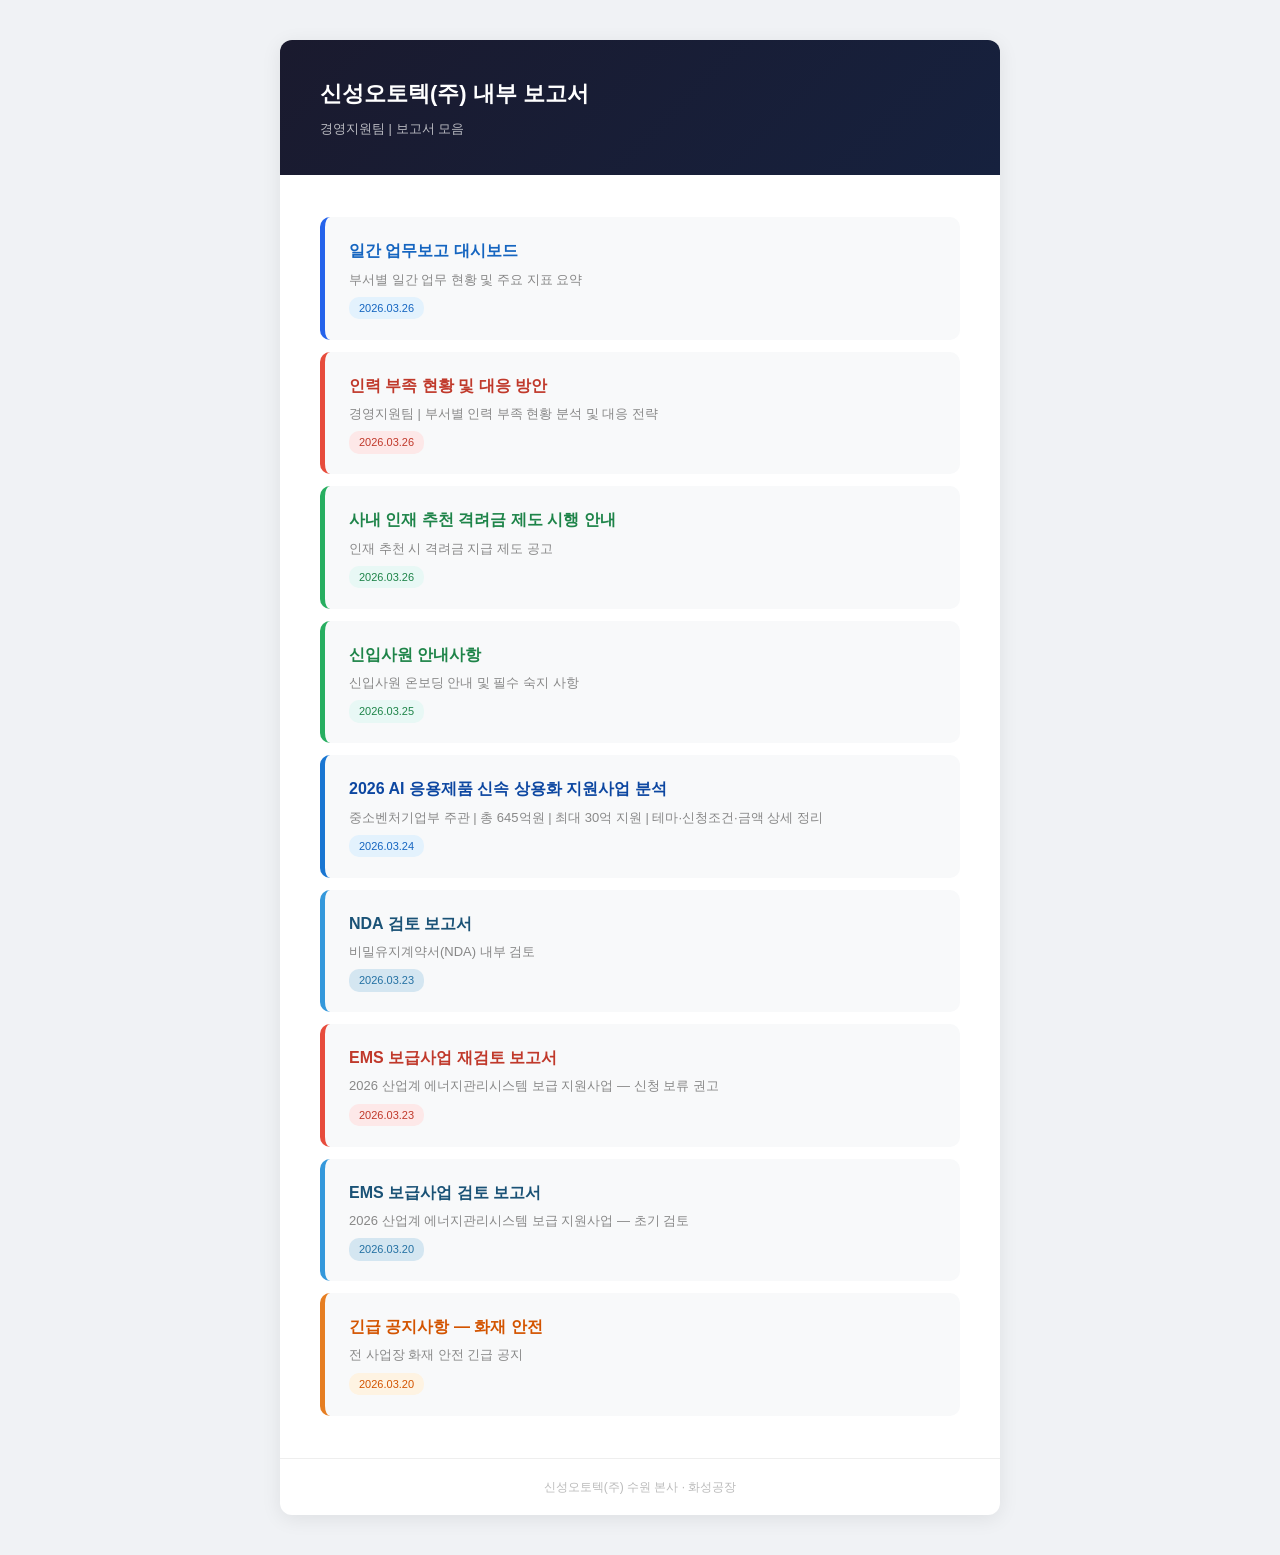
==== commit 52b6d742: "index.html에 신규 HTML 페이지 3종 링크 추가 Co-Authored-By: Claude Opus 4.6 (1M context) <noreply@anthropic.com" ====
--- a/index.html
+++ b/index.html
@@ -90,6 +90,24 @@
         </div>
         <div class="content">
 
+            <a class="card" href="daily-dashboard.html" style="border-left-color: #2563eb;">
+                <div class="title" style="color: #1565c0;">일간 업무보고 대시보드</div>
+                <div class="desc">부서별 일간 업무 현황 및 주요 지표 요약</div>
+                <span class="date" style="background: #e3f2fd; color: #1565c0;">2026.03.26</span>
+            </a>
+
+            <a class="card warn" href="labor-shortage-report.html">
+                <div class="title">인력 부족 현황 및 대응 방안</div>
+                <div class="desc">경영지원팀 | 부서별 인력 부족 현황 분석 및 대응 전략</div>
+                <span class="date">2026.03.26</span>
+            </a>
+
+            <a class="card" href="인재추천격려금_공고문.html" style="border-left-color: #27ae60;">
+                <div class="title" style="color: #1e8449;">사내 인재 추천 격려금 제도 시행 안내</div>
+                <div class="desc">인재 추천 시 격려금 지급 제도 공고</div>
+                <span class="date" style="background: #e8f8f5; color: #1e8449;">2026.03.26</span>
+            </a>
+
             <a class="card" href="신입사원_안내사항.html" style="border-left-color: #27ae60;">
                 <div class="title" style="color: #1e8449;">신입사원 안내사항</div>
                 <div class="desc">신입사원 온보딩 안내 및 필수 숙지 사항</div>
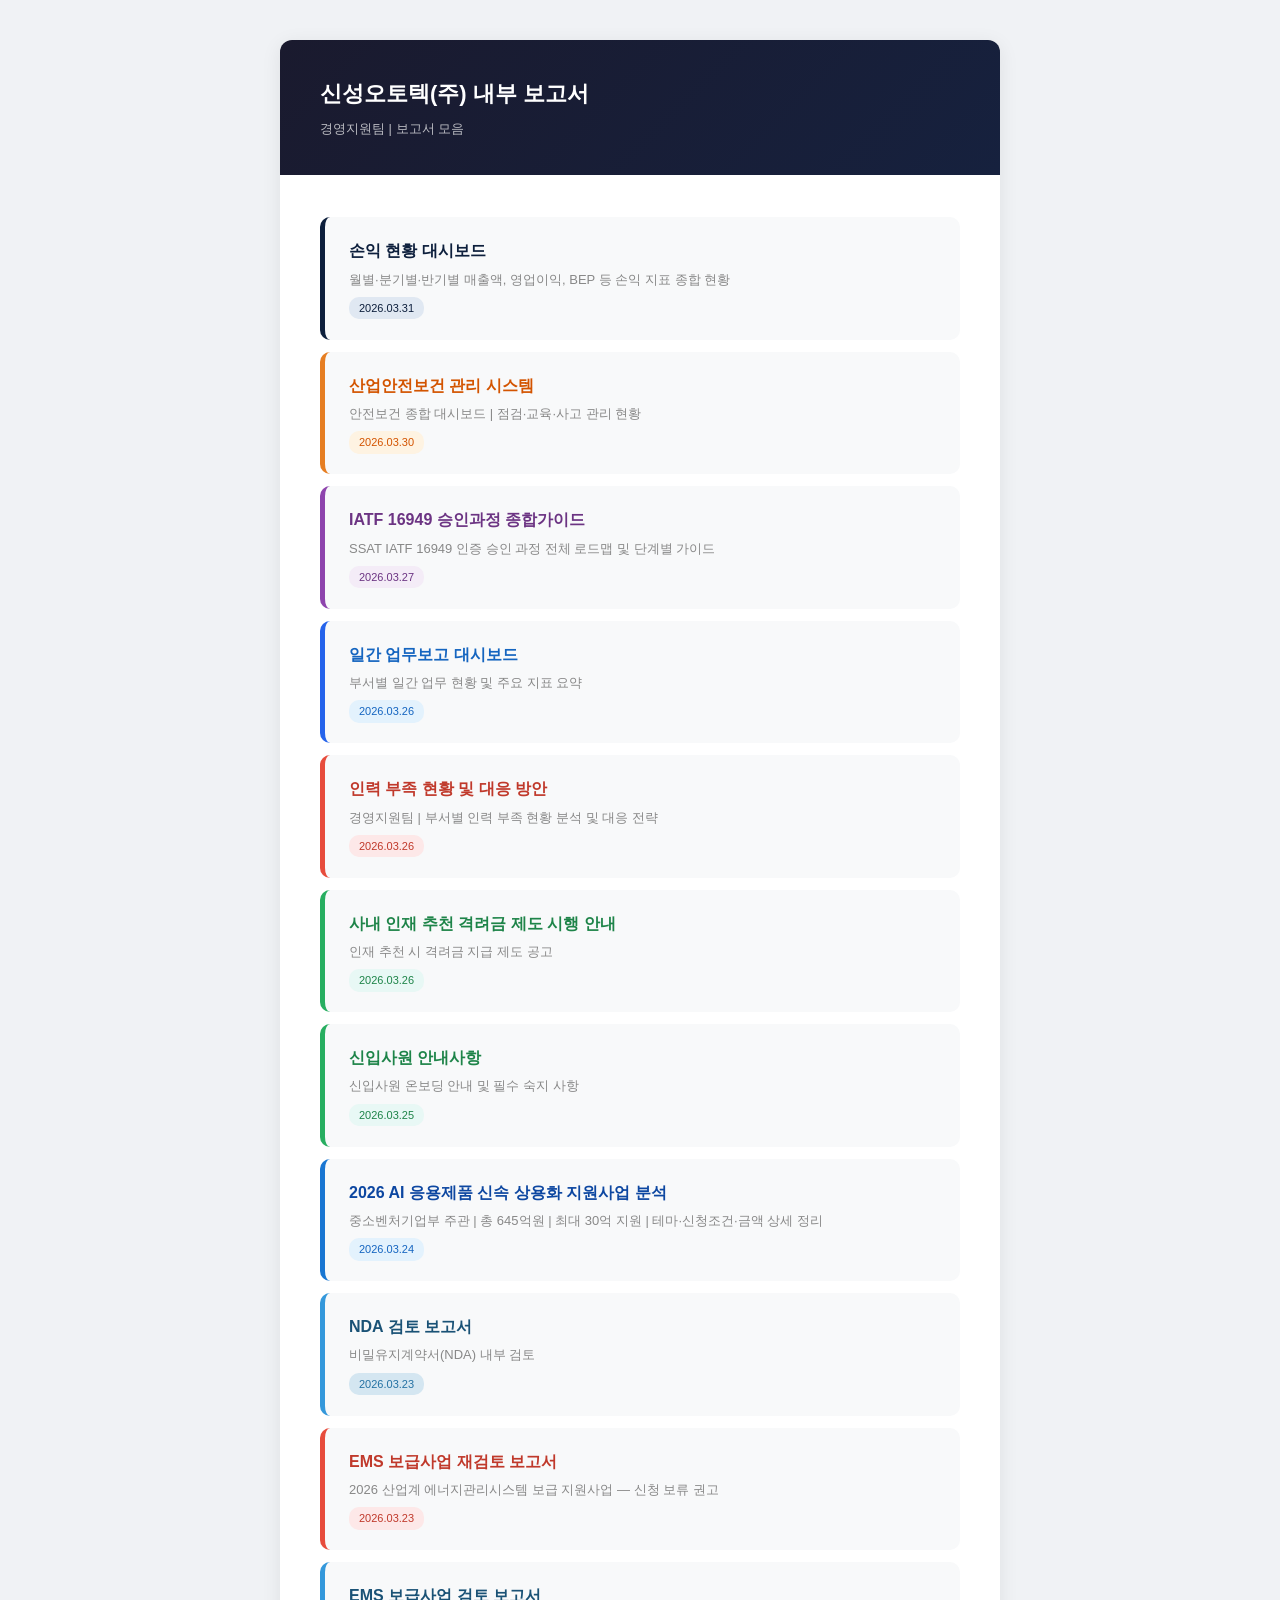
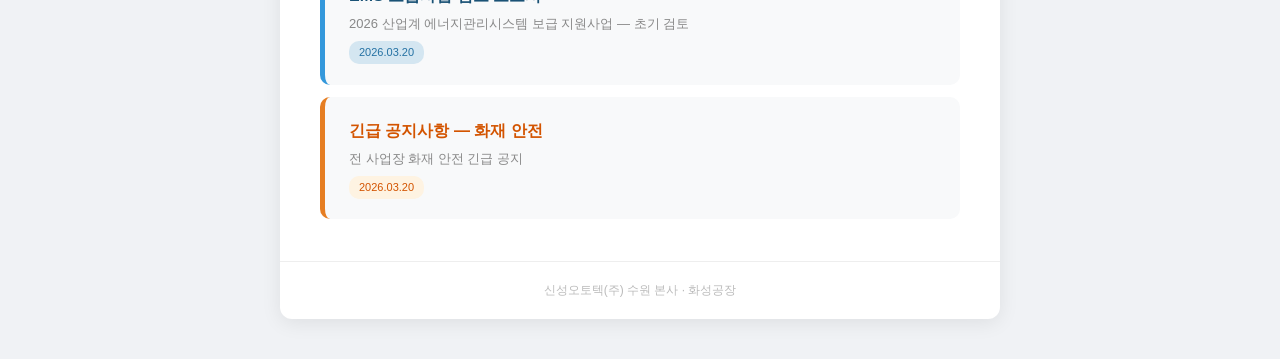
==== commit 917b6c7c: "손익 대시보드 실제 URL 반영 Co-Authored-By: Claude Opus 4.6 (1M context) <noreply@anthropic.com>" ====
--- a/index.html
+++ b/index.html
@@ -90,6 +90,24 @@
         </div>
         <div class="content">
 
+            <a class="card" href="https://script.google.com/macros/s/AKfycbxoHSTD6MrSX3cdwWLMTdIXc6bKWSaiPtsKSIjgcS1W8Bcgbo-vUiQuA-YIE8uX2lf0/exec" target="_blank" style="border-left-color: #0d1f3c;">
+                <div class="title" style="color: #0d1f3c;">손익 현황 대시보드</div>
+                <div class="desc">월별·분기별·반기별 매출액, 영업이익, BEP 등 손익 지표 종합 현황</div>
+                <span class="date" style="background: #e0e8f2; color: #0d1f3c;">2026.03.31</span>
+            </a>
+
+            <a class="card safety" href="safety_dashboard.html">
+                <div class="title">산업안전보건 관리 시스템</div>
+                <div class="desc">안전보건 종합 대시보드 | 점검·교육·사고 관리 현황</div>
+                <span class="date">2026.03.30</span>
+            </a>
+
+            <a class="card" href="SSAT_IATF16949_승인과정_종합가이드.html" style="border-left-color: #8e44ad;">
+                <div class="title" style="color: #6c3483;">IATF 16949 승인과정 종합가이드</div>
+                <div class="desc">SSAT IATF 16949 인증 승인 과정 전체 로드맵 및 단계별 가이드</div>
+                <span class="date" style="background: #f4ecf7; color: #6c3483;">2026.03.27</span>
+            </a>
+
             <a class="card" href="daily-dashboard.html" style="border-left-color: #2563eb;">
                 <div class="title" style="color: #1565c0;">일간 업무보고 대시보드</div>
                 <div class="desc">부서별 일간 업무 현황 및 주요 지표 요약</div>
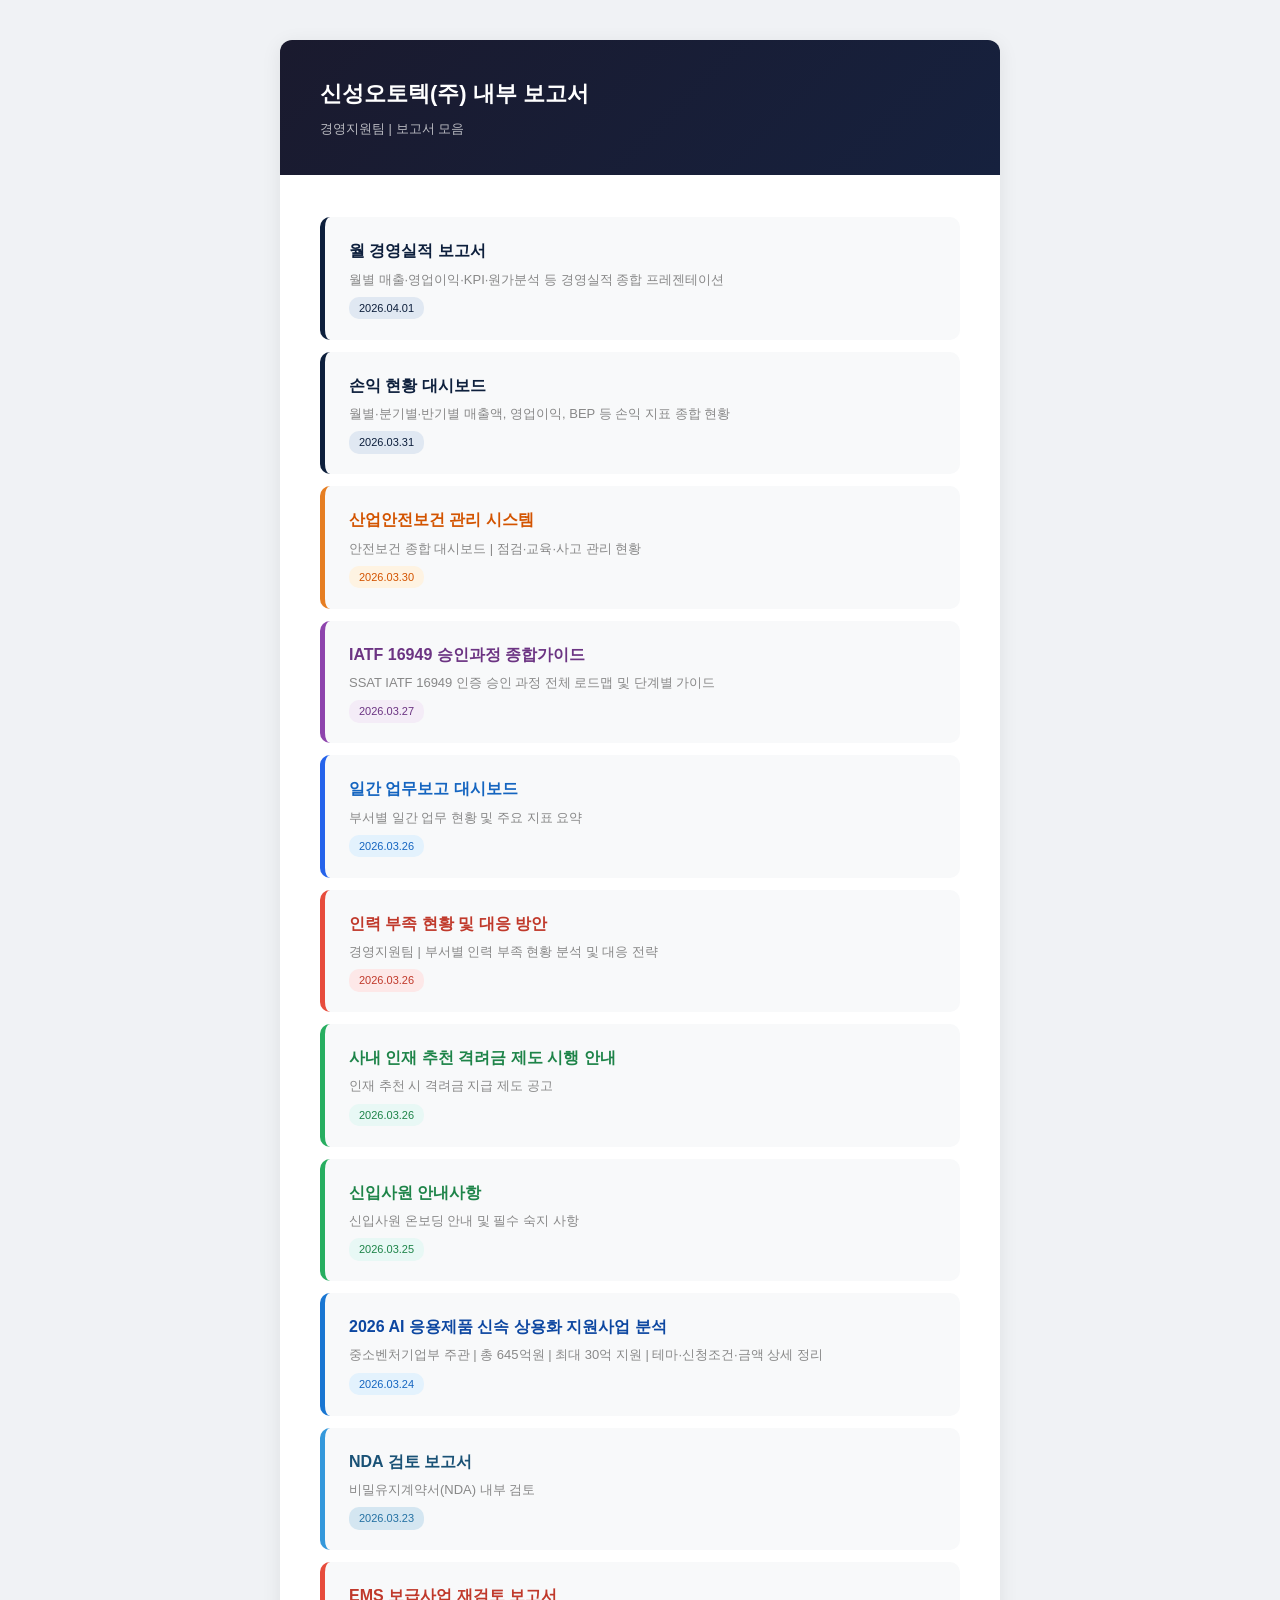
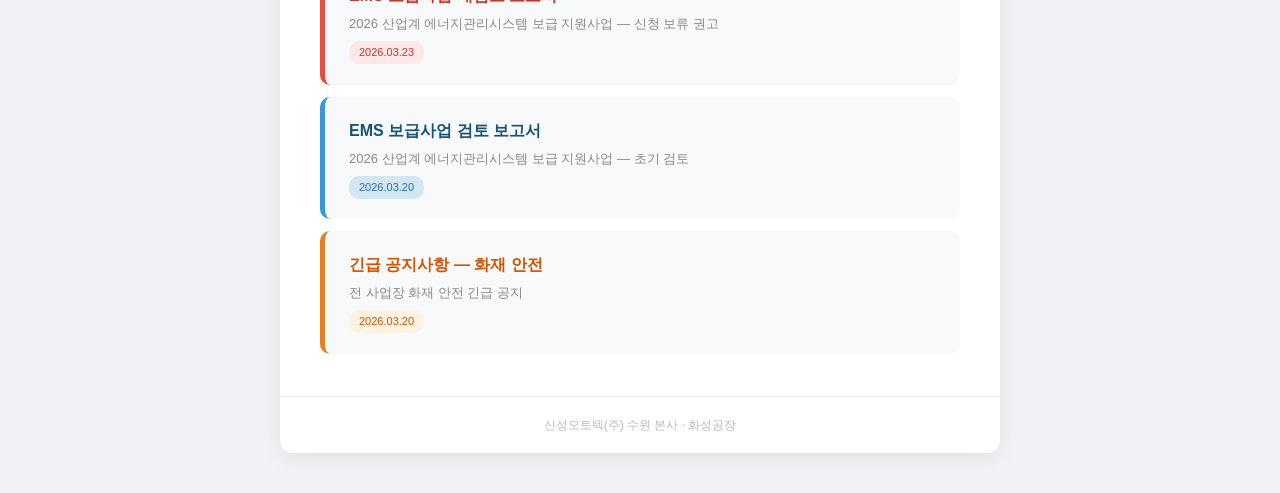
==== commit baa68e11: "월 경영실적 보고서 페이지 추가 Co-Authored-By: Claude Opus 4.6 (1M context) <noreply@anthropic.com>" ====
--- a/index.html
+++ b/index.html
@@ -90,6 +90,12 @@
         </div>
         <div class="content">
 
+            <a class="card" href="monthly-report.html" style="border-left-color: #0d1f3c;">
+                <div class="title" style="color: #0d1f3c;">월 경영실적 보고서</div>
+                <div class="desc">월별 매출·영업이익·KPI·원가분석 등 경영실적 종합 프레젠테이션</div>
+                <span class="date" style="background: #e0e8f2; color: #0d1f3c;">2026.04.01</span>
+            </a>
+
             <a class="card" href="https://script.google.com/macros/s/AKfycbxoHSTD6MrSX3cdwWLMTdIXc6bKWSaiPtsKSIjgcS1W8Bcgbo-vUiQuA-YIE8uX2lf0/exec" target="_blank" style="border-left-color: #0d1f3c;">
                 <div class="title" style="color: #0d1f3c;">손익 현황 대시보드</div>
                 <div class="desc">월별·분기별·반기별 매출액, 영업이익, BEP 등 손익 지표 종합 현황</div>
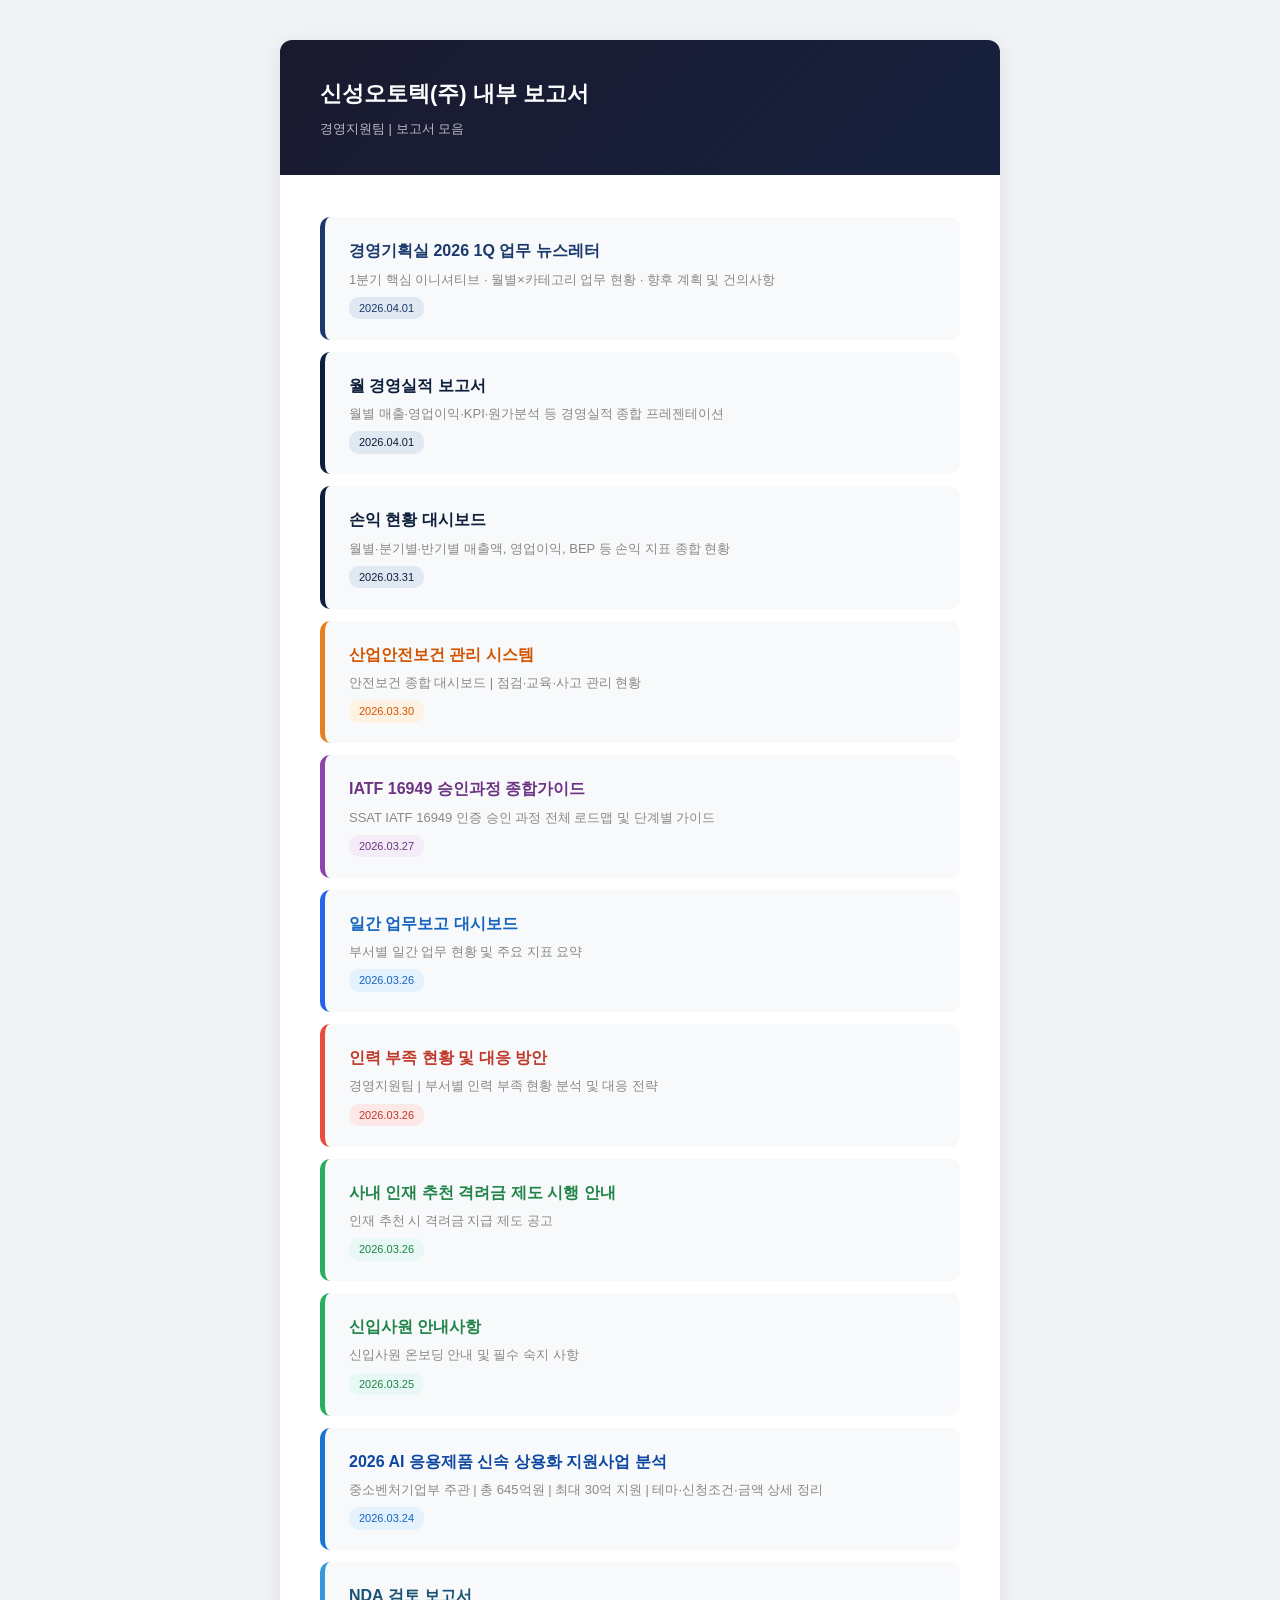
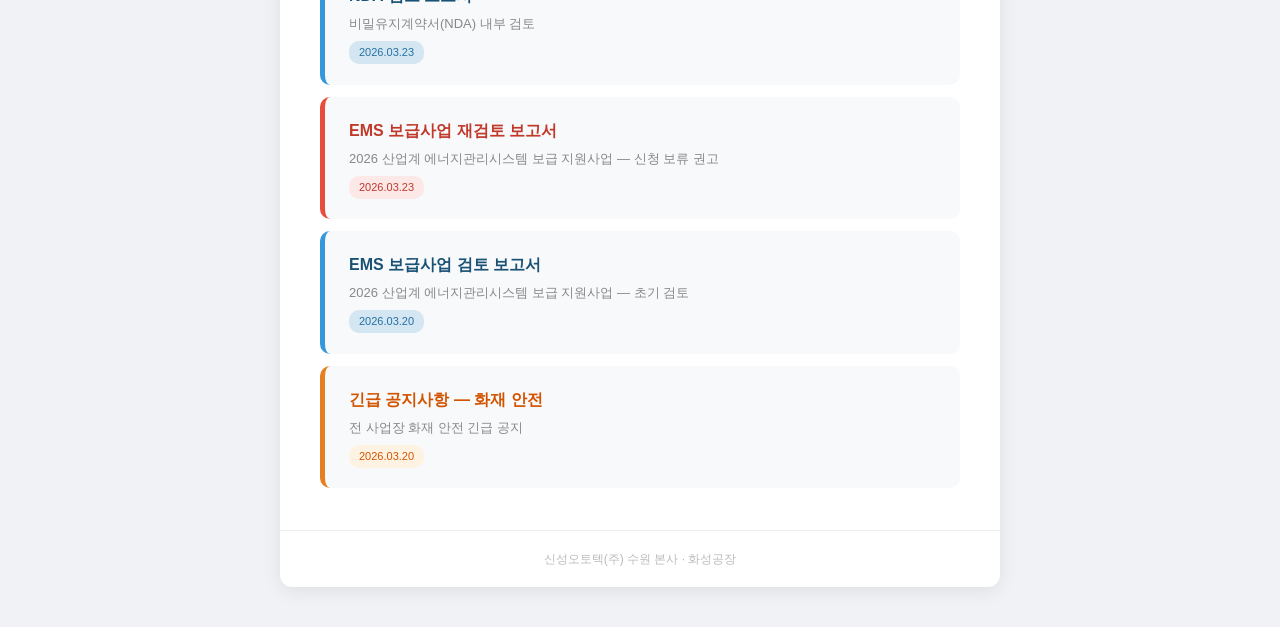
==== commit 776d3f0f: "경영기획실 1Q 뉴스레터 추가 및 포털 리스트업 Co-Authored-By: Claude Opus 4.6 (1M context) <noreply@anthropic.com>" ====
--- a/index.html
+++ b/index.html
@@ -90,6 +90,12 @@
         </div>
         <div class="content">
 
+            <a class="card" href="1q-newsletter-2026.html" style="border-left-color: #1a3a6e;">
+                <div class="title" style="color: #1a3a6e;">경영기획실 2026 1Q 업무 뉴스레터</div>
+                <div class="desc">1분기 핵심 이니셔티브 · 월별×카테고리 업무 현황 · 향후 계획 및 건의사항</div>
+                <span class="date" style="background: #e0e8f2; color: #1a3a6e;">2026.04.01</span>
+            </a>
+
             <a class="card" href="monthly-report.html" style="border-left-color: #0d1f3c;">
                 <div class="title" style="color: #0d1f3c;">월 경영실적 보고서</div>
                 <div class="desc">월별 매출·영업이익·KPI·원가분석 등 경영실적 종합 프레젠테이션</div>
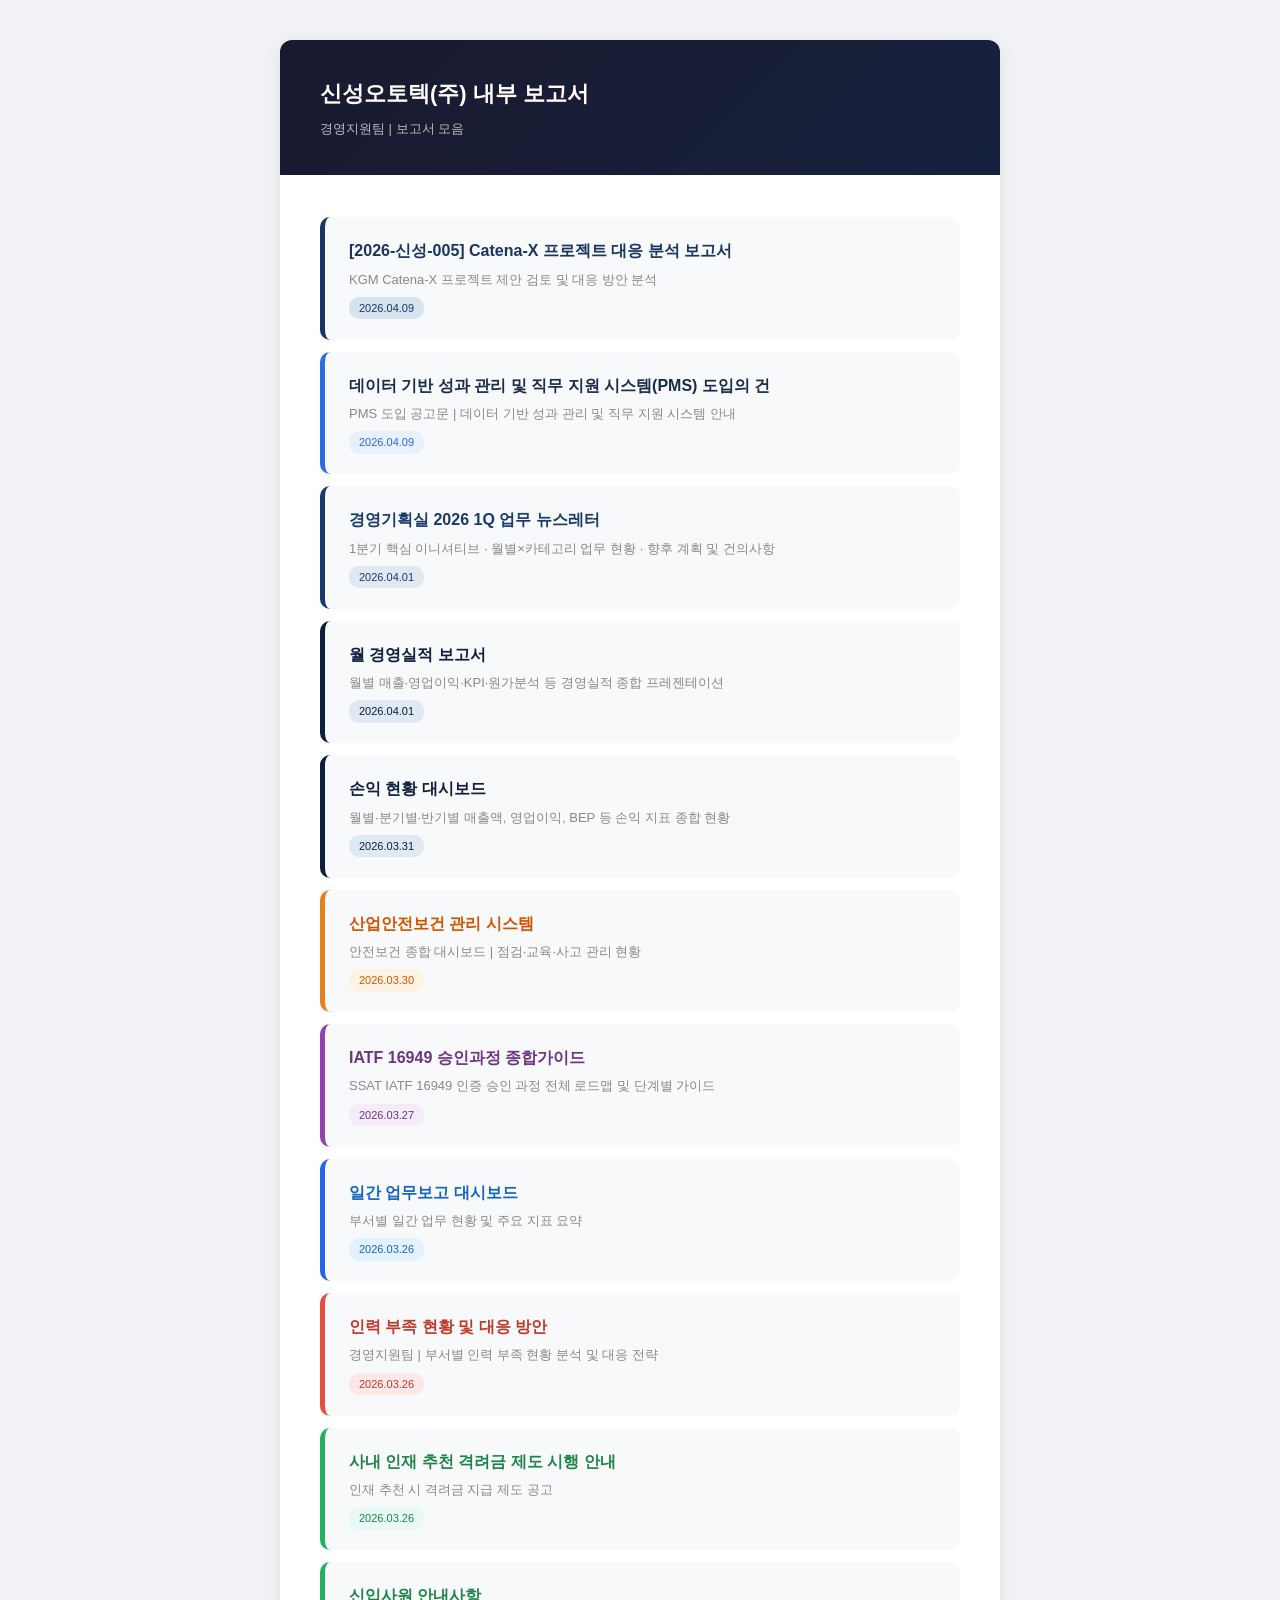
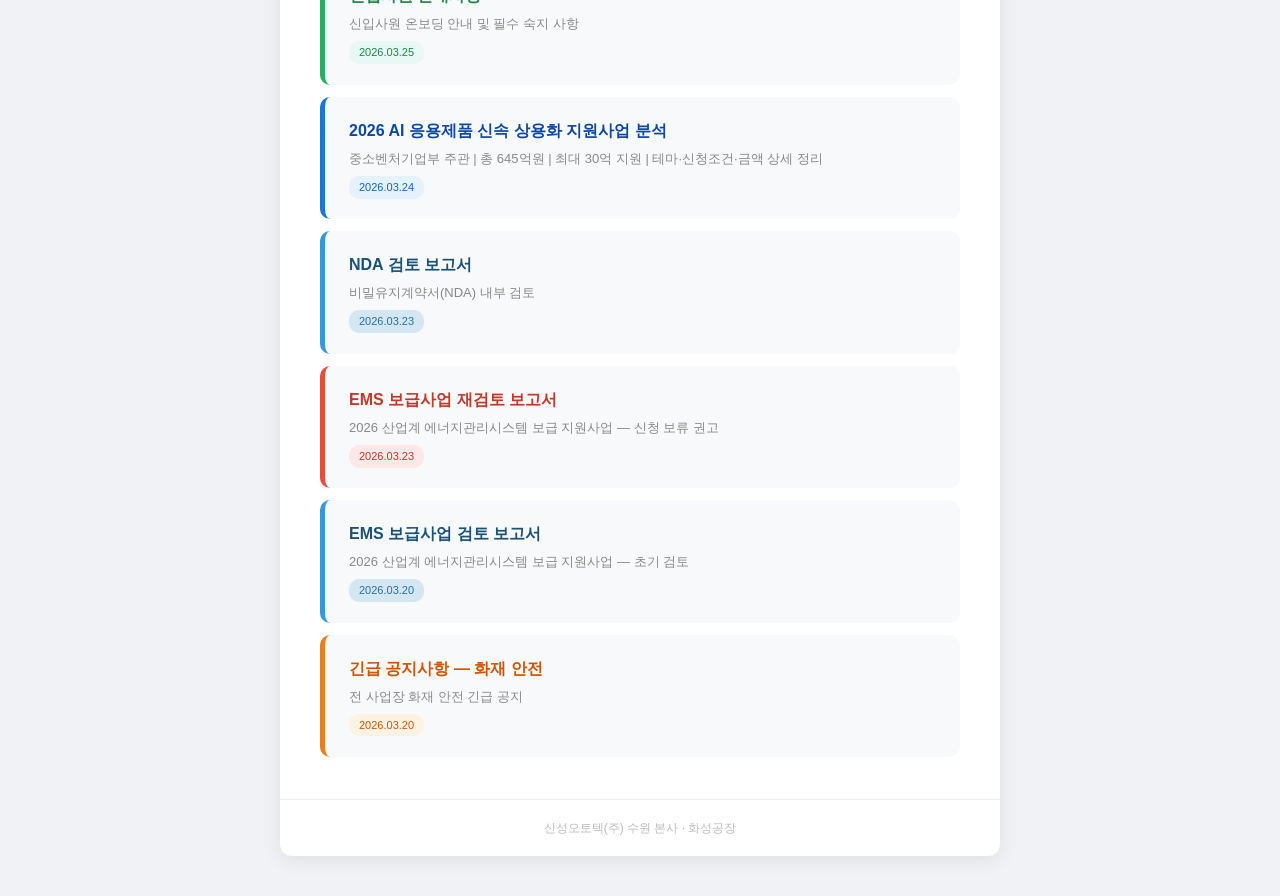
==== commit b5f5f4ee: "Add Catena-X 대응 분석 보고서 (2026-신성-005) Co-Authored-By: Claude Opus 4.6 (1M context) <noreply@anthropic" ====
--- a/index.html
+++ b/index.html
@@ -90,6 +90,18 @@
         </div>
         <div class="content">
 
+            <a class="card" href="CatenaX_대응분석보고서_20260409.html" style="border-left-color: #1a3560;">
+                <div class="title" style="color: #1a3560;">[2026-신성-005] Catena-X 프로젝트 대응 분석 보고서</div>
+                <div class="desc">KGM Catena-X 프로젝트 제안 검토 및 대응 방안 분석</div>
+                <span class="date" style="background: #d6e4f0; color: #1a3560;">2026.04.09</span>
+            </a>
+
+            <a class="card" href="PMS_도입_공고문.html" style="border-left-color: #2d6be4;">
+                <div class="title" style="color: #1a2b4a;">데이터 기반 성과 관리 및 직무 지원 시스템(PMS) 도입의 건</div>
+                <div class="desc">PMS 도입 공고문 | 데이터 기반 성과 관리 및 직무 지원 시스템 안내</div>
+                <span class="date" style="background: #e8f0fd; color: #2d6be4;">2026.04.09</span>
+            </a>
+
             <a class="card" href="1q-newsletter-2026.html" style="border-left-color: #1a3a6e;">
                 <div class="title" style="color: #1a3a6e;">경영기획실 2026 1Q 업무 뉴스레터</div>
                 <div class="desc">1분기 핵심 이니셔티브 · 월별×카테고리 업무 현황 · 향후 계획 및 건의사항</div>
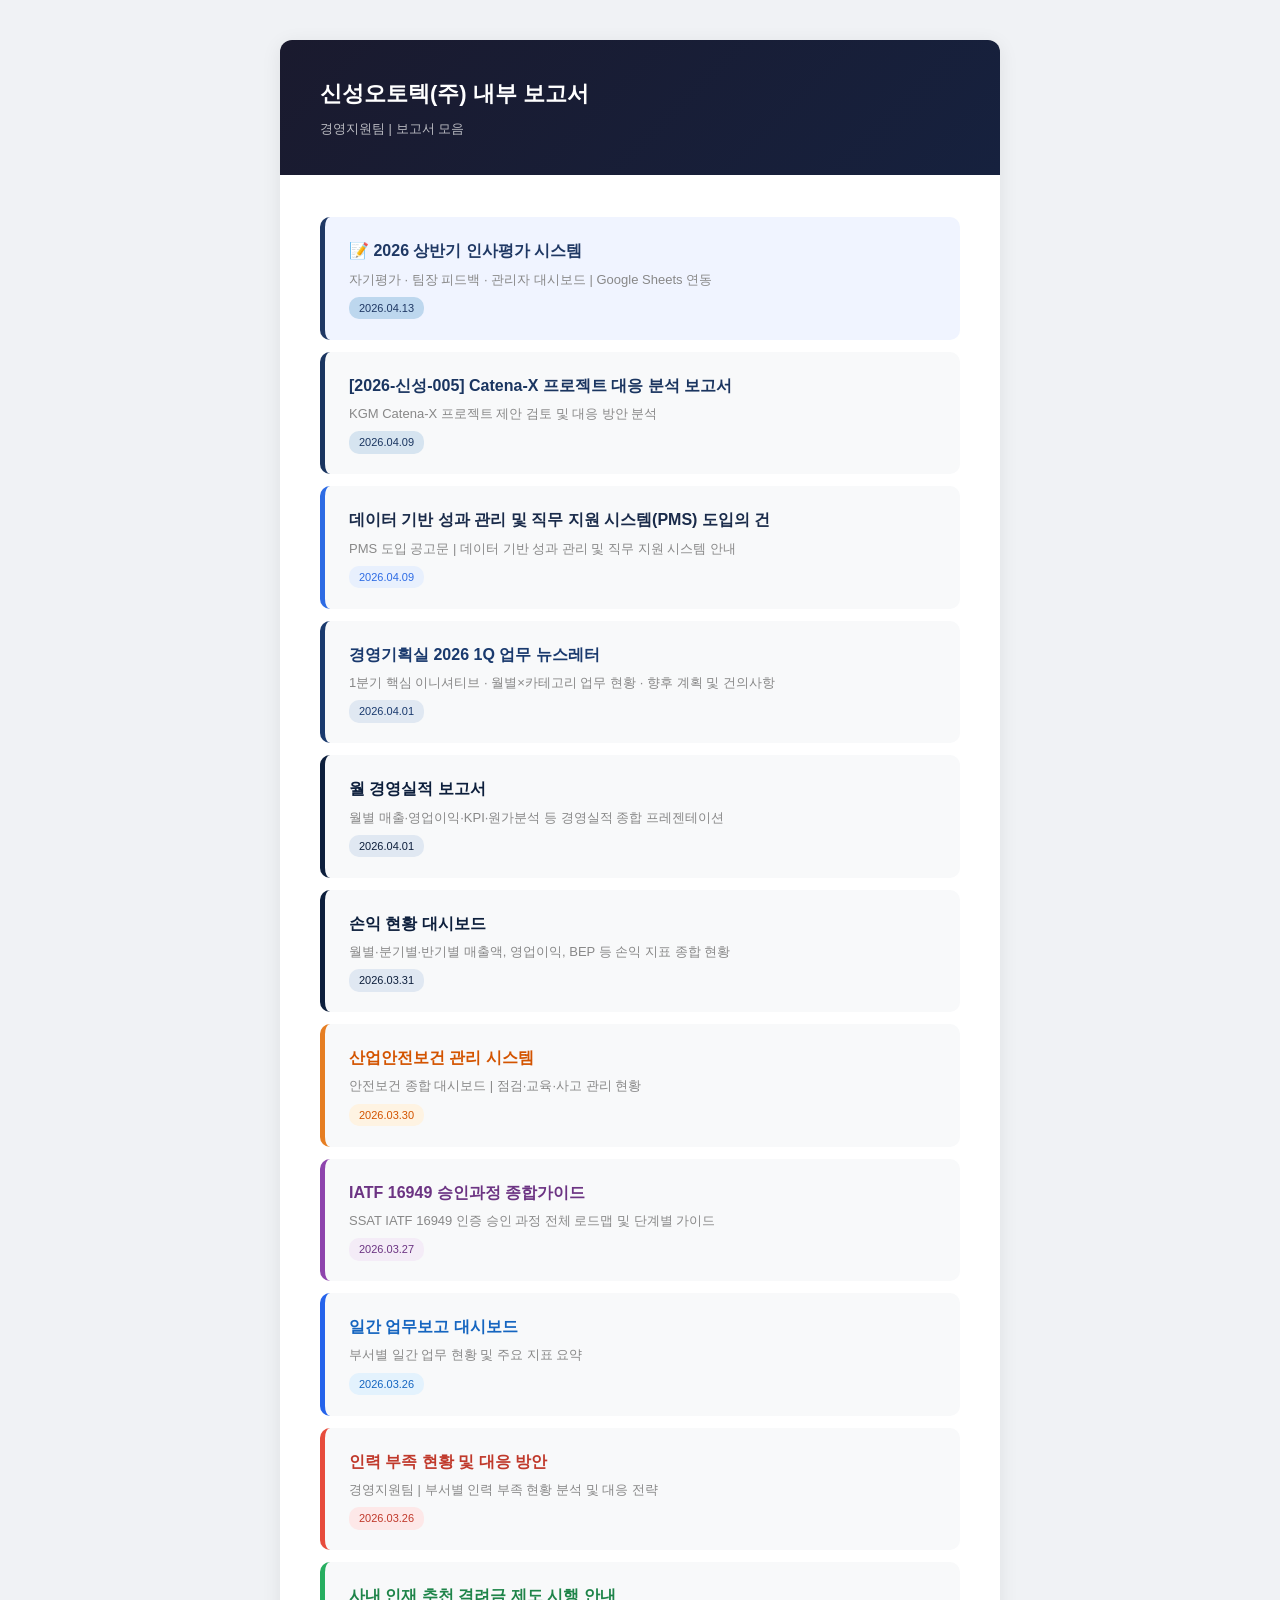
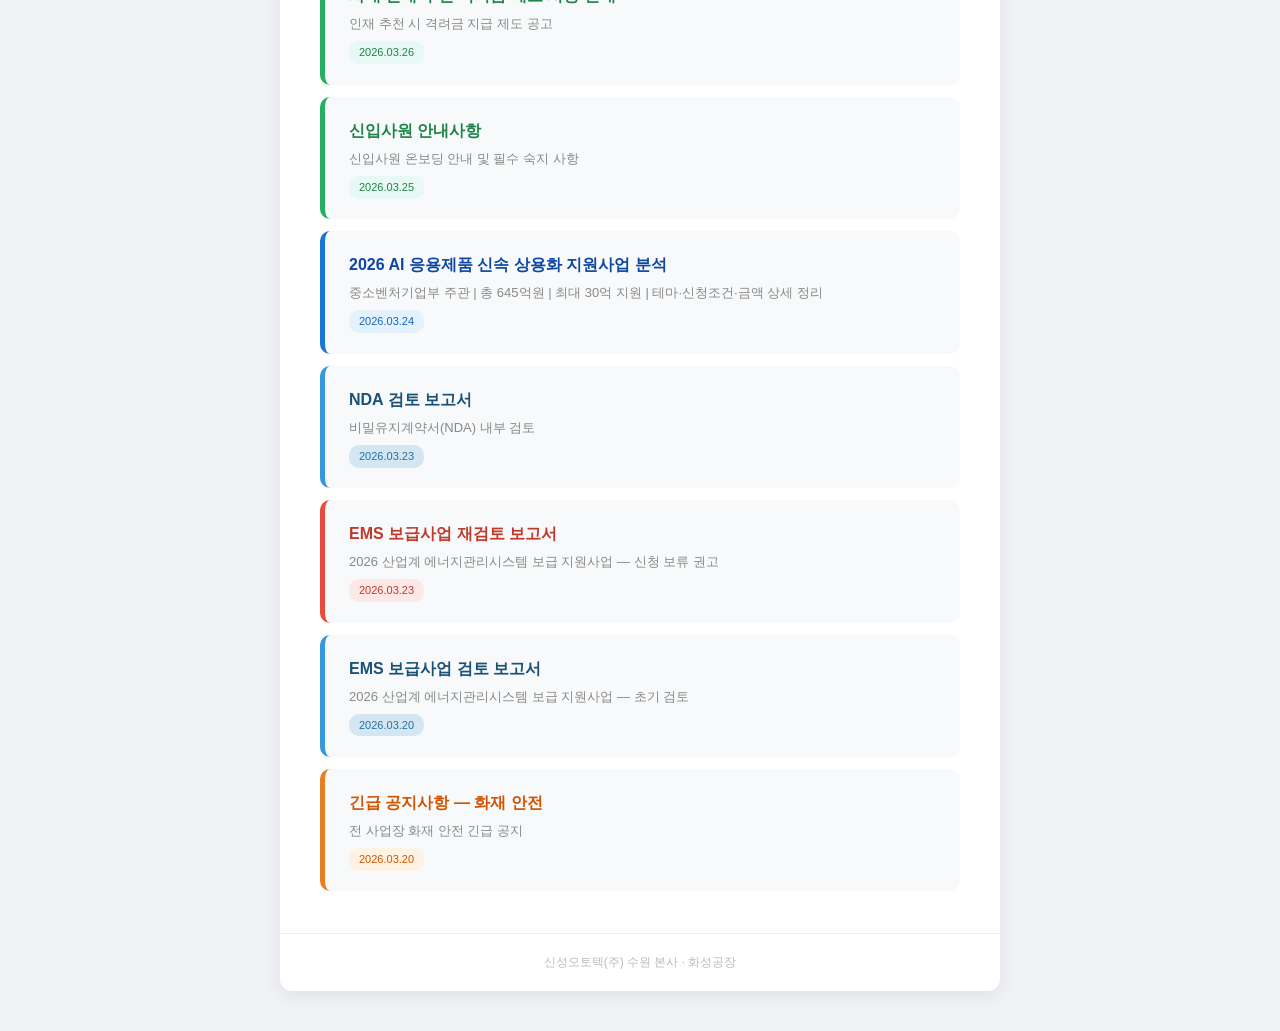
==== commit 98554c9d: "feat: 메인 페이지에 인사평가 시스템 링크 추가 Co-Authored-By: Claude Opus 4.6 (1M context) <noreply@anthropic.com>" ====
--- a/index.html
+++ b/index.html
@@ -90,6 +90,12 @@
         </div>
         <div class="content">
 
+            <a class="card" href="eval/" style="border-left-color: #1F3864; background: #f0f4ff;">
+                <div class="title" style="color: #1F3864;">📝 2026 상반기 인사평가 시스템</div>
+                <div class="desc">자기평가 · 팀장 피드백 · 관리자 대시보드 | Google Sheets 연동</div>
+                <span class="date" style="background: #BDD7EE; color: #1F3864;">2026.04.13</span>
+            </a>
+
             <a class="card" href="CatenaX_대응분석보고서_20260409.html" style="border-left-color: #1a3560;">
                 <div class="title" style="color: #1a3560;">[2026-신성-005] Catena-X 프로젝트 대응 분석 보고서</div>
                 <div class="desc">KGM Catena-X 프로젝트 제안 검토 및 대응 방안 분석</div>
